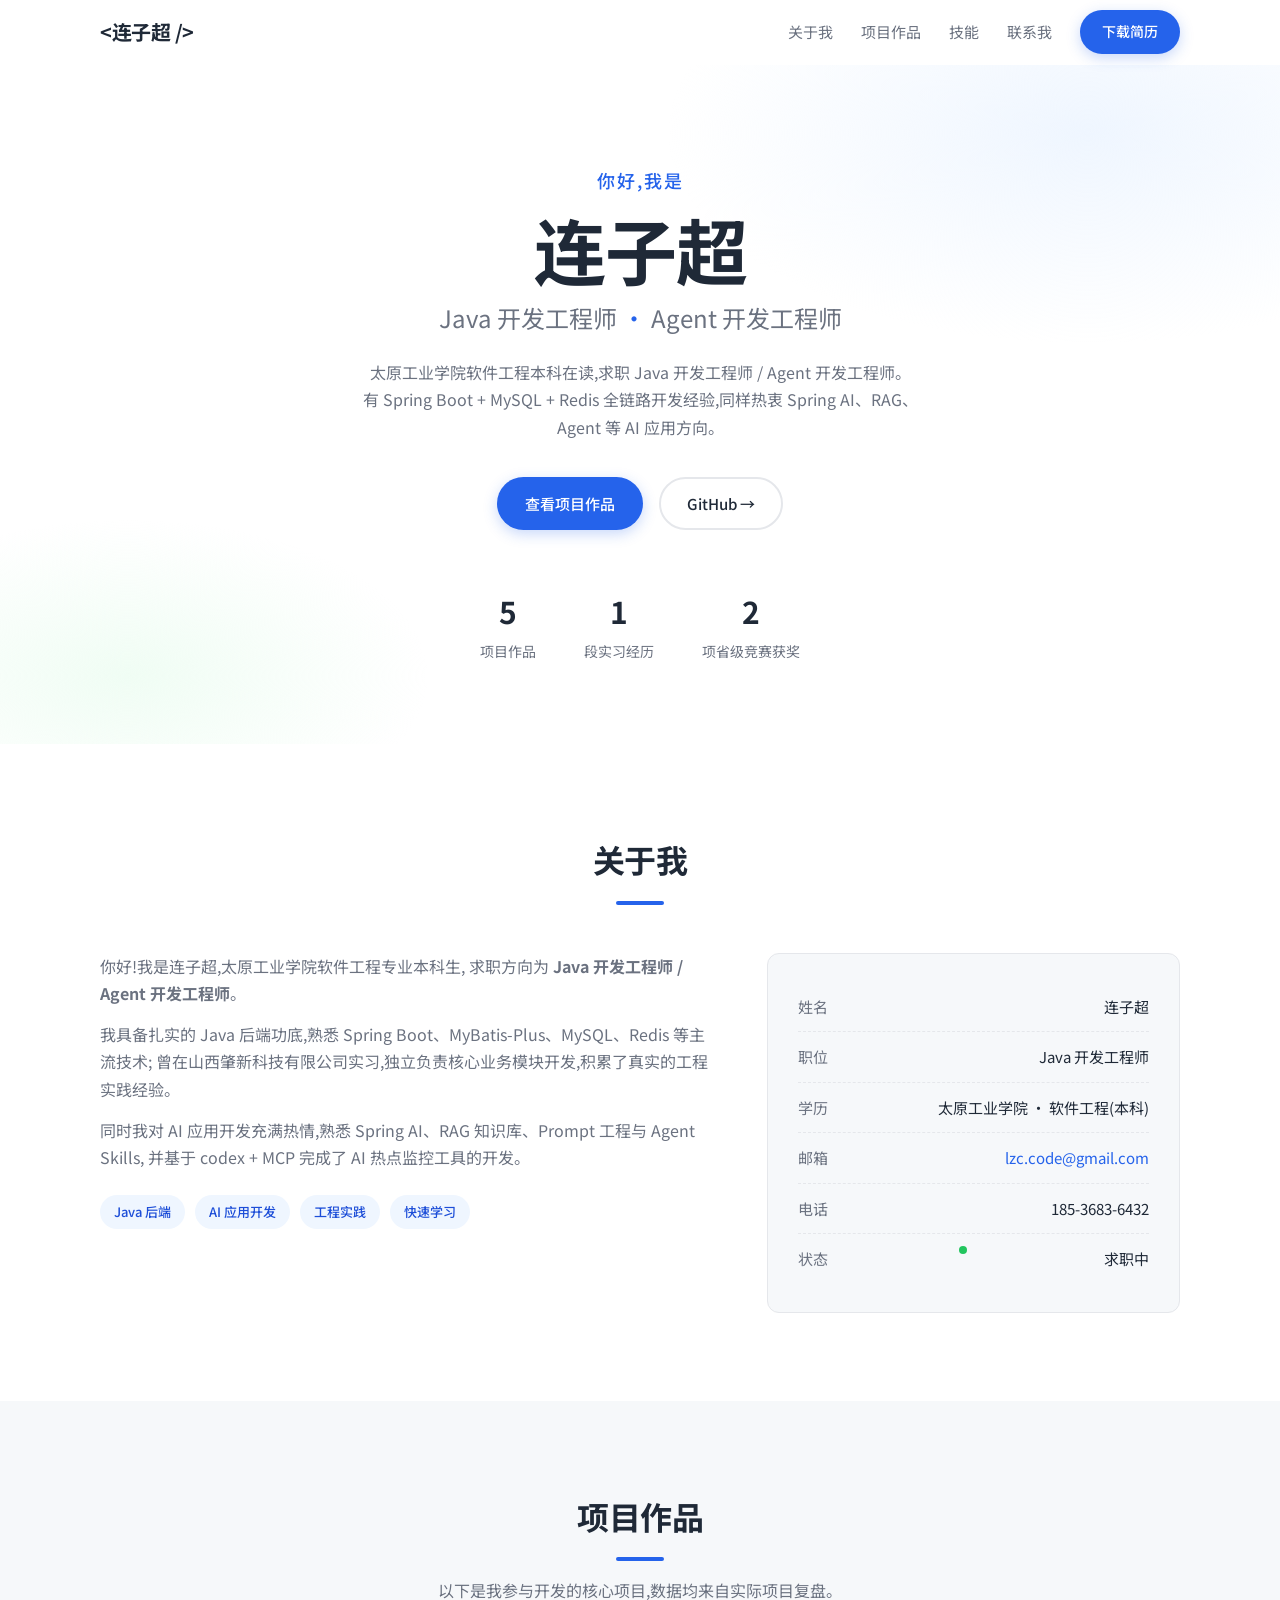
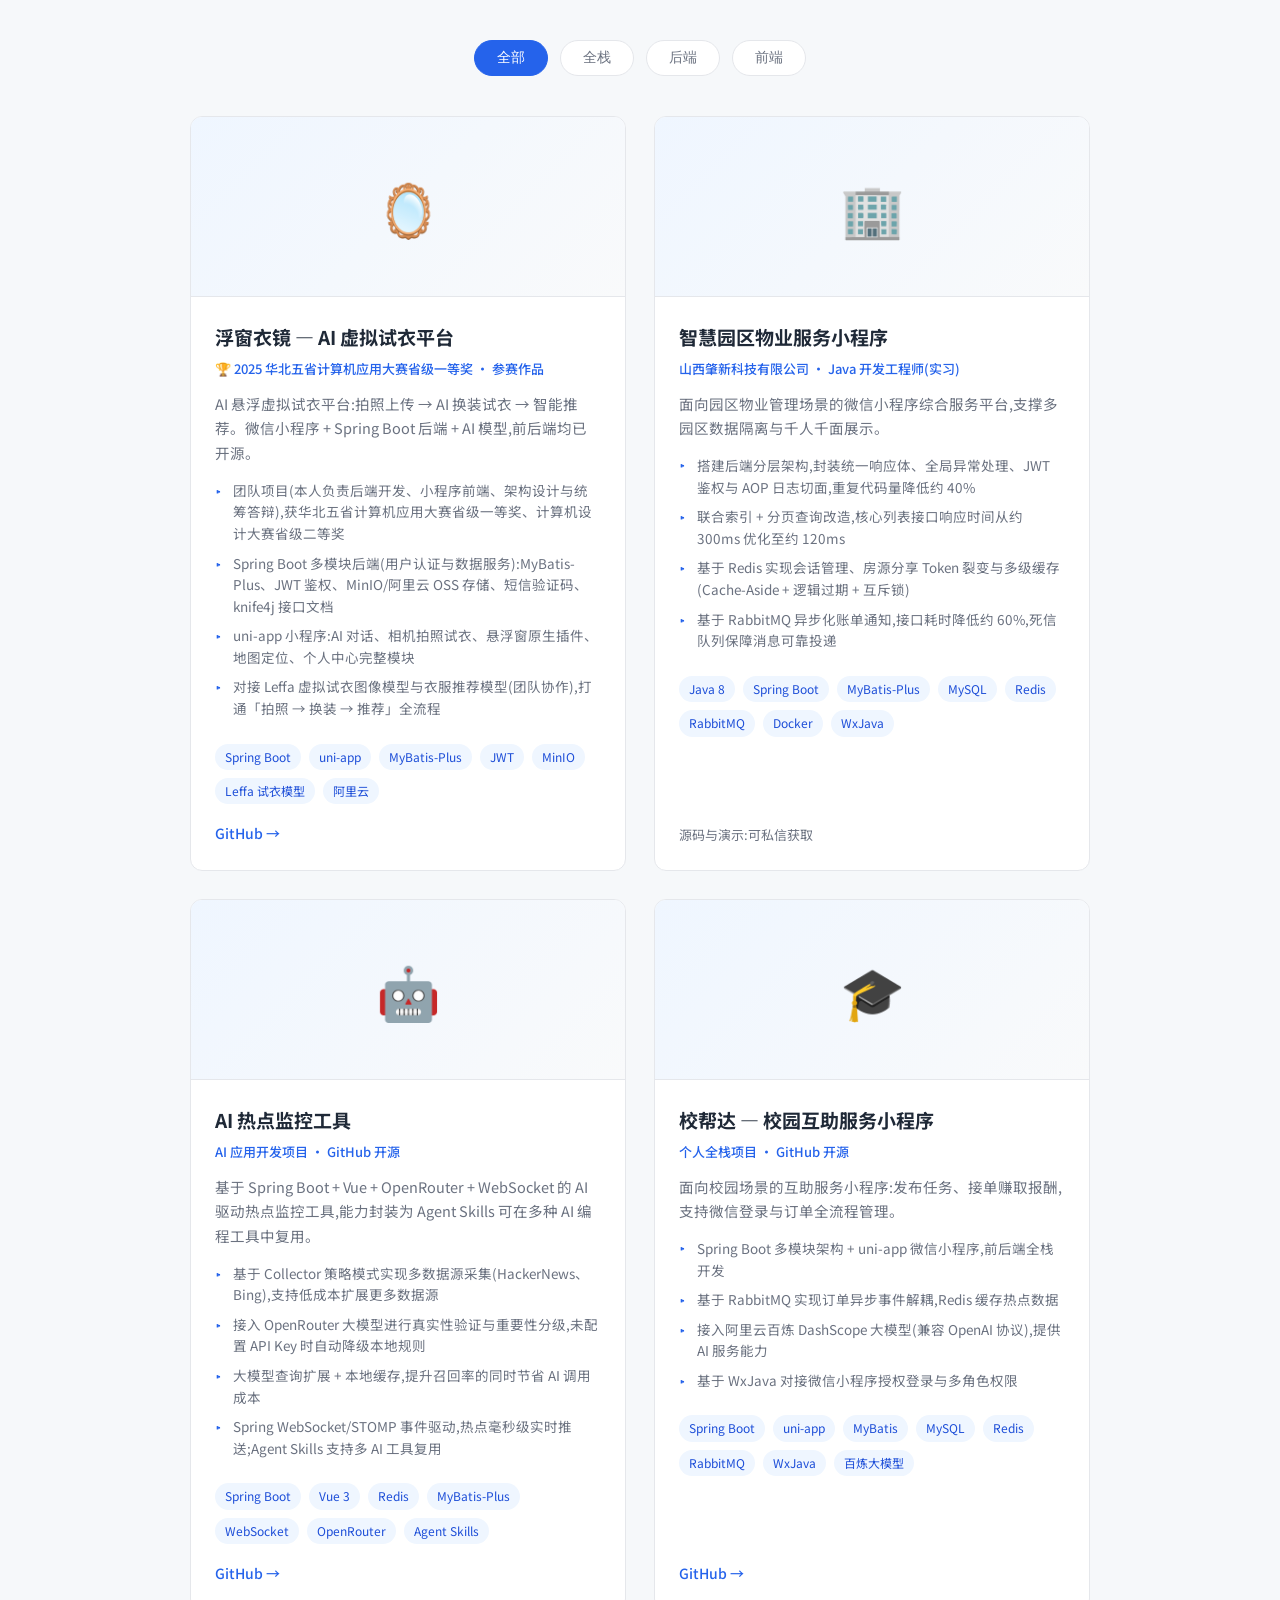
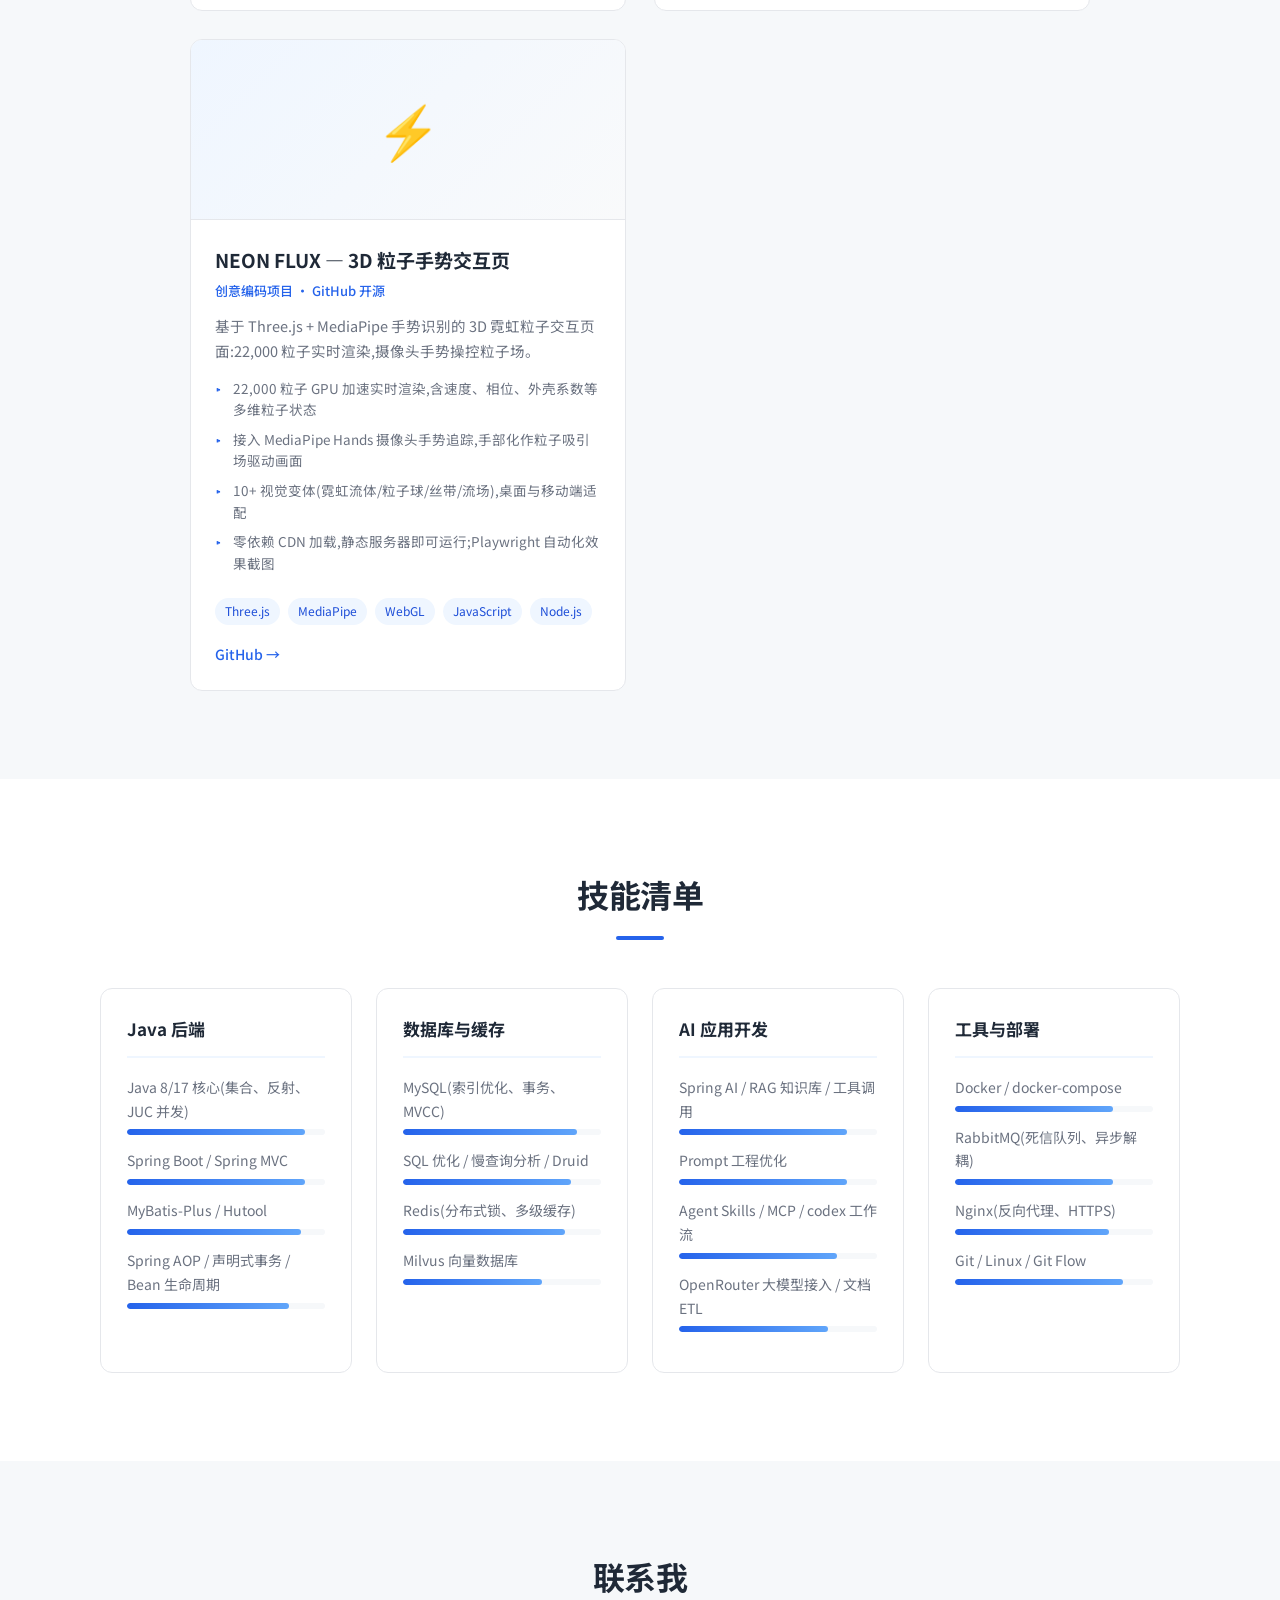
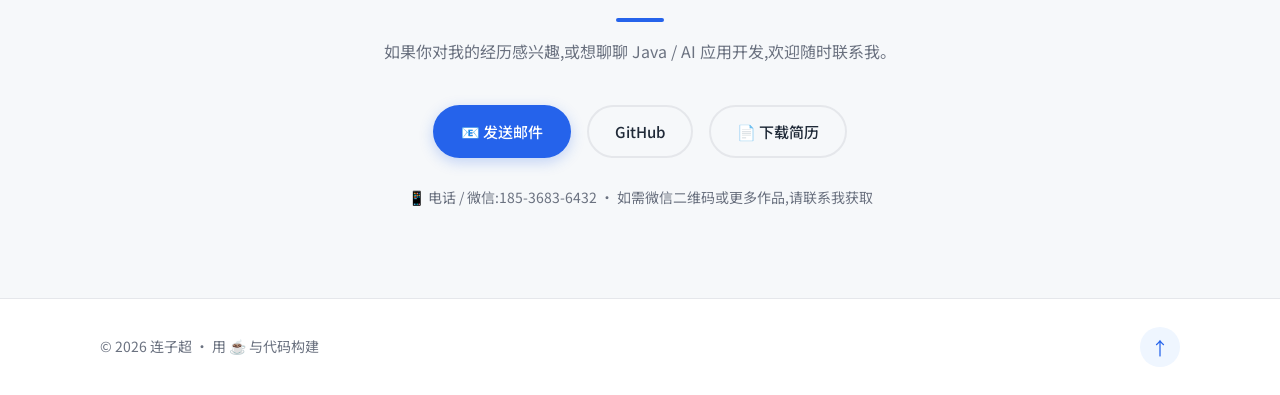
==== index.html @ a414262c "deploy: 作品集网站初始版本(连子超求职作品集)" ====
<!DOCTYPE html>
<html lang="zh-CN">
<head>
  <meta charset="UTF-8" />
  <meta name="viewport" content="width=device-width, initial-scale=1.0" />
  <title>连子超 · Java 开发工程师</title>
  <meta name="description" content="连子超的个人作品集 — Java 开发工程师 / Agent 开发工程师,专注后端工程与 AI 应用开发。" />
  <link rel="stylesheet" href="css/style.css" />
  <!-- 可选:引入 Google Fonts 字体(离线部署时删除下面这行) -->
  <link rel="preconnect" href="https://fonts.googleapis.com" />
  <link href="https://fonts.googleapis.com/css2?family=Noto+Sans+SC:wght@400;500;700&display=swap" rel="stylesheet" />
  <link rel="icon" href="data:image/svg+xml,<svg xmlns='http://www.w3.org/2000/svg' viewBox='0 0 100 100'><text y='.9em' font-size='90'>☕</text></svg>" />
</head>
<body>

  <!-- ======================= 顶部导航 ======================= -->
  <header class="site-header" id="top">
    <nav class="nav container">
      <a href="#top" class="nav-logo">&lt;连子超 /&gt;</a>
      <button class="nav-toggle" id="navToggle" aria-label="打开菜单" aria-expanded="false">
        <span></span><span></span><span></span>
      </button>
      <ul class="nav-links" id="navLinks">
        <li><a href="#about" class="nav-link">关于我</a></li>
        <li><a href="#projects" class="nav-link">项目作品</a></li>
        <li><a href="#skills" class="nav-link">技能</a></li>
        <li><a href="#contact" class="nav-link">联系我</a></li>
        <li><a href="resume.pdf" download class="btn btn-primary nav-cta">下载简历</a></li>
      </ul>
    </nav>
  </header>

  <main>
    <!-- ======================= Hero 首屏 ======================= -->
    <section class="hero">
      <div class="container hero-inner">
        <p class="hero-greet reveal">你好,我是</p>
        <h1 class="hero-name reveal">连子超</h1>
        <p class="hero-title reveal">Java 开发工程师 <span class="accent">·</span> Agent 开发工程师</p>
        <p class="hero-desc reveal">
          太原工业学院软件工程本科在读,求职 Java 开发工程师 / Agent 开发工程师。
          有 Spring Boot + MySQL + Redis 全链路开发经验,同样热衷 Spring AI、RAG、Agent 等 AI 应用方向。
        </p>
        <div class="hero-actions reveal">
          <a href="#projects" class="btn btn-primary">查看项目作品</a>
          <a href="https://github.com/LZCL123" target="_blank" rel="noopener" class="btn btn-ghost">GitHub →</a>
        </div>
        <ul class="hero-stats reveal">
          <li><strong>5</strong><span>项目作品</span></li>
          <li><strong>1</strong><span>段实习经历</span></li>
          <li><strong>2</strong><span>项省级竞赛获奖</span></li>
        </ul>
      </div>
    </section>

    <!-- ======================= 关于我 ======================= -->
    <section class="section" id="about">
      <div class="container">
        <h2 class="section-title reveal">关于我</h2>
        <div class="about-grid">
          <div class="about-text reveal">
            <p>
              你好!我是连子超,太原工业学院软件工程专业本科生,
              求职方向为 <strong>Java 开发工程师 / Agent 开发工程师</strong>。
            </p>
            <p>
              我具备扎实的 Java 后端功底,熟悉 Spring Boot、MyBatis-Plus、MySQL、Redis 等主流技术;
              曾在山西肇新科技有限公司实习,独立负责核心业务模块开发,积累了真实的工程实践经验。
            </p>
            <p>
              同时我对 AI 应用开发充满热情,熟悉 Spring AI、RAG 知识库、Prompt 工程与 Agent Skills,
              并基于 codex + MCP 完成了 AI 热点监控工具的开发。
            </p>
            <div class="about-tags">
              <span class="tag">Java 后端</span>
              <span class="tag">AI 应用开发</span>
              <span class="tag">工程实践</span>
              <span class="tag">快速学习</span>
            </div>
          </div>
          <ul class="about-info reveal">
            <li><span class="info-label">姓名</span>连子超</li>
            <li><span class="info-label">职位</span>Java 开发工程师</li>
            <li><span class="info-label">学历</span>太原工业学院 · 软件工程(本科)</li>
            <li><span class="info-label">邮箱</span><a href="mailto:lzc.code@gmail.com">lzc.code@gmail.com</a></li>
            <li><span class="info-label">电话</span>185-3683-6432</li>
            <li><span class="info-label">状态</span><span class="status-dot"></span> 求职中</li>
          </ul>
        </div>
      </div>
    </section>

    <!-- ======================= 项目作品 ======================= -->
    <section class="section section-alt" id="projects">
      <div class="container">
        <h2 class="section-title reveal">项目作品</h2>
        <p class="section-sub reveal">以下是我参与开发的核心项目,数据均来自实际项目复盘。</p>

        <!-- 项目筛选按钮(由 js/main.js 根据项目数据自动生成) -->
        <div class="filter-bar reveal" id="filterBar"></div>

        <!-- 项目卡片容器(由 js/main.js 渲染) -->
        <div class="projects-grid" id="projectsGrid"></div>
      </div>
    </section>

    <!-- ======================= 技能 ======================= -->
    <section class="section" id="skills">
      <div class="container">
        <h2 class="section-title reveal">技能清单</h2>
        <div class="skills-grid">

          <div class="skill-card reveal">
            <h3 class="skill-cat">Java 后端</h3>
            <ul class="skill-list">
              <li><span class="skill-name">Java 8/17 核心(集合、反射、JUC 并发)</span><span class="skill-bar"><i style="width:90%"></i></span></li>
              <li><span class="skill-name">Spring Boot / Spring MVC</span><span class="skill-bar"><i style="width:90%"></i></span></li>
              <li><span class="skill-name">MyBatis-Plus / Hutool</span><span class="skill-bar"><i style="width:88%"></i></span></li>
              <li><span class="skill-name">Spring AOP / 声明式事务 / Bean 生命周期</span><span class="skill-bar"><i style="width:82%"></i></span></li>
            </ul>
          </div>

          <div class="skill-card reveal">
            <h3 class="skill-cat">数据库与缓存</h3>
            <ul class="skill-list">
              <li><span class="skill-name">MySQL(索引优化、事务、MVCC)</span><span class="skill-bar"><i style="width:88%"></i></span></li>
              <li><span class="skill-name">SQL 优化 / 慢查询分析 / Druid</span><span class="skill-bar"><i style="width:85%"></i></span></li>
              <li><span class="skill-name">Redis(分布式锁、多级缓存)</span><span class="skill-bar"><i style="width:82%"></i></span></li>
              <li><span class="skill-name">Milvus 向量数据库</span><span class="skill-bar"><i style="width:70%"></i></span></li>
            </ul>
          </div>

          <div class="skill-card reveal">
            <h3 class="skill-cat">AI 应用开发</h3>
            <ul class="skill-list">
              <li><span class="skill-name">Spring AI / RAG 知识库 / 工具调用</span><span class="skill-bar"><i style="width:85%"></i></span></li>
              <li><span class="skill-name">Prompt 工程优化</span><span class="skill-bar"><i style="width:85%"></i></span></li>
              <li><span class="skill-name">Agent Skills / MCP / codex 工作流</span><span class="skill-bar"><i style="width:80%"></i></span></li>
              <li><span class="skill-name">OpenRouter 大模型接入 / 文档 ETL</span><span class="skill-bar"><i style="width:75%"></i></span></li>
            </ul>
          </div>

          <div class="skill-card reveal">
            <h3 class="skill-cat">工具与部署</h3>
            <ul class="skill-list">
              <li><span class="skill-name">Docker / docker-compose</span><span class="skill-bar"><i style="width:80%"></i></span></li>
              <li><span class="skill-name">RabbitMQ(死信队列、异步解耦)</span><span class="skill-bar"><i style="width:80%"></i></span></li>
              <li><span class="skill-name">Nginx(反向代理、HTTPS)</span><span class="skill-bar"><i style="width:78%"></i></span></li>
              <li><span class="skill-name">Git / Linux / Git Flow</span><span class="skill-bar"><i style="width:85%"></i></span></li>
            </ul>
          </div>

        </div>
      </div>
    </section>

    <!-- ======================= 联系我 ======================= -->
    <section class="section section-alt" id="contact">
      <div class="container contact-inner">
        <h2 class="section-title reveal">联系我</h2>
        <p class="section-sub reveal">如果你对我的经历感兴趣,或想聊聊 Java / AI 应用开发,欢迎随时联系我。</p>
        <div class="contact-actions reveal">
          <a href="mailto:lzc.code@gmail.com" class="btn btn-primary">📧 发送邮件</a>
          <a href="https://github.com/LZCL123" target="_blank" rel="noopener" class="btn btn-ghost">GitHub</a>
          <a href="resume.pdf" download class="btn btn-ghost">📄 下载简历</a>
        </div>
        <p class="contact-note reveal">📱 电话 / 微信:185-3683-6432 · 如需微信二维码或更多作品,请联系我获取</p>
      </div>
    </section>
  </main>

  <!-- ======================= 页脚 ======================= -->
  <footer class="site-footer">
    <div class="container">
      <p>© <span id="year"></span> 连子超 · 用 ☕ 与代码构建</p>
      <a href="#top" class="back-top" aria-label="回到顶部">↑</a>
    </div>
  </footer>

  <!-- 项目数据:编辑 js/projects.js 即可增删项目 -->
  <script src="js/projects.js"></script>
  <script src="js/main.js"></script>
</body>
</html>
---- css/style.css ----
/* ============================================================
   简约现代 · 浅色作品集样式
   修改主题色:搜索并替换 accent 变量即可全局换色
   ============================================================ */

:root {
  --accent: #2563eb;            /* 主题色(品牌蓝) */
  --accent-dark: #1d4ed8;
  --accent-soft: #eff6ff;       /* 主题色浅背景 */
  --bg: #ffffff;
  --bg-alt: #f6f8fa;
  --text: #1f2937;
  --text-muted: #6b7280;
  --border: #e5e7eb;
  --shadow: 0 4px 16px rgba(15, 23, 42, 0.06);
  --shadow-hover: 0 10px 30px rgba(15, 23, 42, 0.12);
  --radius: 12px;
  --radius-sm: 8px;
  --font: "Noto Sans SC", "PingFang SC", "Microsoft YaHei", -apple-system, "Segoe UI", sans-serif;
}

* { margin: 0; padding: 0; box-sizing: border-box; }

html { scroll-behavior: smooth; scroll-padding-top: 72px; }

body {
  font-family: var(--font);
  color: var(--text);
  background: var(--bg);
  line-height: 1.7;
  -webkit-font-smoothing: antialiased;
}

img { max-width: 100%; display: block; }
a { color: var(--accent); text-decoration: none; transition: color 0.2s; }
a:hover { color: var(--accent-dark); }
ul { list-style: none; }

.container {
  width: min(1080px, 92%);
  margin: 0 auto;
}

.accent { color: var(--accent); }

/* ---------- 按钮 ---------- */
.btn {
  display: inline-block;
  padding: 12px 26px;
  border-radius: 999px;
  font-size: 15px;
  font-weight: 500;
  border: 2px solid transparent;
  cursor: pointer;
  transition: all 0.25s ease;
}
.btn-primary {
  background: var(--accent);
  color: #fff;
  box-shadow: 0 4px 14px rgba(37, 99, 235, 0.25);
}
.btn-primary:hover { background: var(--accent-dark); color: #fff; transform: translateY(-2px); }
.btn-ghost {
  background: transparent;
  color: var(--text);
  border-color: var(--border);
}
.btn-ghost:hover { border-color: var(--accent); color: var(--accent); transform: translateY(-2px); }

/* ---------- 顶部导航 ---------- */
.site-header {
  position: sticky;
  top: 0;
  z-index: 100;
  background: rgba(255, 255, 255, 0.85);
  backdrop-filter: blur(12px);
  border-bottom: 1px solid transparent;
  transition: border-color 0.3s, box-shadow 0.3s;
}
.site-header.scrolled {
  border-bottom-color: var(--border);
  box-shadow: 0 2px 12px rgba(15, 23, 42, 0.05);
}
.nav {
  display: flex;
  align-items: center;
  justify-content: space-between;
  height: 64px;
}
.nav-logo {
  font-weight: 700;
  font-size: 20px;
  color: var(--text);
  letter-spacing: -0.5px;
}
.nav-logo:hover { color: var(--accent); }
.nav-links {
  display: flex;
  align-items: center;
  gap: 28px;
}
.nav-link {
  color: var(--text-muted);
  font-size: 15px;
  position: relative;
}
.nav-link::after {
  content: "";
  position: absolute;
  left: 0;
  bottom: -4px;
  width: 0;
  height: 2px;
  background: var(--accent);
  border-radius: 2px;
  transition: width 0.25s;
}
.nav-link:hover { color: var(--accent); }
.nav-link:hover::after { width: 100%; }
.nav-cta { padding: 8px 20px; font-size: 14px; }

/* 汉堡按钮(移动端) */
.nav-toggle {
  display: none;
  flex-direction: column;
  gap: 5px;
  background: none;
  border: none;
  cursor: pointer;
  padding: 6px;
}
.nav-toggle span {
  width: 24px;
  height: 2px;
  background: var(--text);
  border-radius: 2px;
  transition: 0.3s;
}
.nav-toggle.open span:nth-child(1) { transform: translateY(7px) rotate(45deg); }
.nav-toggle.open span:nth-child(2) { opacity: 0; }
.nav-toggle.open span:nth-child(3) { transform: translateY(-7px) rotate(-45deg); }

/* ---------- Hero ---------- */
.hero {
  padding: 100px 0 80px;
  background:
    radial-gradient(600px 300px at 85% 10%, var(--accent-soft), transparent 70%),
    radial-gradient(500px 260px at 10% 90%, #f0fdf4, transparent 60%),
    var(--bg);
}
.hero-inner { text-align: center; }
.hero-greet {
  color: var(--accent);
  font-size: 18px;
  font-weight: 500;
  letter-spacing: 2px;
}
.hero-name {
  font-size: clamp(44px, 8vw, 72px);
  font-weight: 700;
  line-height: 1.15;
  margin: 12px 0 8px;
  letter-spacing: -1px;
}
.hero-title {
  font-size: clamp(18px, 3vw, 24px);
  color: var(--text-muted);
}
.hero-desc {
  max-width: 560px;
  margin: 20px auto 0;
  color: var(--text-muted);
  font-size: 16px;
}
.hero-actions {
  display: flex;
  justify-content: center;
  gap: 16px;
  margin-top: 36px;
  flex-wrap: wrap;
}
.hero-stats {
  display: flex;
  justify-content: center;
  gap: 48px;
  margin-top: 56px;
  flex-wrap: wrap;
}
.hero-stats li { text-align: center; }
.hero-stats strong {
  display: block;
  font-size: 30px;
  color: var(--text);
}
.hero-stats span { color: var(--text-muted); font-size: 14px; }

/* ---------- 通用区块 ---------- */
.section { padding: 88px 0; }
.section-alt { background: var(--bg-alt); }
.section-title {
  font-size: 32px;
  font-weight: 700;
  text-align: center;
  letter-spacing: -0.5px;
}
.section-title::after {
  content: "";
  display: block;
  width: 48px;
  height: 4px;
  border-radius: 4px;
  background: var(--accent);
  margin: 14px auto 0;
}
.section-sub {
  text-align: center;
  color: var(--text-muted);
  margin-top: 16px;
  max-width: 560px;
  margin-left: auto;
  margin-right: auto;
}

/* ---------- 关于我 ---------- */
.about-grid {
  display: grid;
  grid-template-columns: 1.2fr 0.8fr;
  gap: 48px;
  margin-top: 48px;
  align-items: start;
}
.about-text p + p { margin-top: 14px; }
.about-text p { color: var(--text-muted); }
.about-tags { display: flex; flex-wrap: wrap; gap: 10px; margin-top: 24px; }
.tag {
  background: var(--accent-soft);
  color: var(--accent-dark);
  padding: 6px 14px;
  border-radius: 999px;
  font-size: 13px;
  font-weight: 500;
}
.about-info {
  background: var(--bg-alt);
  border: 1px solid var(--border);
  border-radius: var(--radius);
  padding: 28px 30px;
}
.about-info li {
  display: flex;
  justify-content: space-between;
  gap: 16px;
  padding: 12px 0;
  border-bottom: 1px dashed var(--border);
  font-size: 15px;
}
.about-info li:last-child { border-bottom: none; }
.info-label { color: var(--text-muted); flex-shrink: 0; }
.status-dot {
  display: inline-block;
  width: 8px;
  height: 8px;
  border-radius: 50%;
  background: #22c55e;
  margin-right: 6px;
  animation: pulse 2s infinite;
}
@keyframes pulse {
  0%, 100% { box-shadow: 0 0 0 0 rgba(34, 197, 94, 0.4); }
  50% { box-shadow: 0 0 0 6px rgba(34, 197, 94, 0); }
}

/* ---------- 项目筛选 ---------- */
.filter-bar {
  display: flex;
  justify-content: center;
  gap: 12px;
  margin: 36px 0 40px;
  flex-wrap: wrap;
}
.filter-btn {
  padding: 8px 22px;
  border-radius: 999px;
  border: 1px solid var(--border);
  background: var(--bg);
  color: var(--text-muted);
  font-size: 14px;
  cursor: pointer;
  transition: all 0.2s;
}
.filter-btn:hover { border-color: var(--accent); color: var(--accent); }
.filter-btn.active {
  background: var(--accent);
  border-color: var(--accent);
  color: #fff;
}

/* ---------- 项目卡片 ---------- */
.projects-grid {
  display: grid;
  grid-template-columns: repeat(auto-fill, minmax(360px, 1fr));
  gap: 28px;
  max-width: 900px;
  margin: 0 auto;
}
.project-card {
  background: var(--bg);
  border: 1px solid var(--border);
  border-radius: var(--radius);
  overflow: hidden;
  display: flex;
  flex-direction: column;
  transition: transform 0.25s, box-shadow 0.25s;
  animation: fadeUp 0.5s ease both;
}
.project-card:hover {
  transform: translateY(-6px);
  box-shadow: var(--shadow-hover);
}
.project-thumb {
  height: 180px;
  display: flex;
  align-items: center;
  justify-content: center;
  font-size: 52px;
  background: linear-gradient(135deg, var(--accent-soft), #f9fafb);
  border-bottom: 1px solid var(--border);
}
.project-body { padding: 24px; display: flex; flex-direction: column; flex: 1; }
.project-title { font-size: 19px; font-weight: 700; }
.project-subtitle {
  font-size: 13px;
  color: var(--accent);
  font-weight: 500;
  margin-top: 4px;
}
.project-desc {
  color: var(--text-muted);
  font-size: 14.5px;
  margin: 12px 0 14px;
  flex: 0 0 auto;
}
.project-highlights {
  margin: 0 0 16px;
}
.project-highlights li {
  font-size: 13.5px;
  color: var(--text-muted);
  padding-left: 18px;
  position: relative;
  margin-bottom: 8px;
  line-height: 1.6;
}
.project-highlights li::before {
  content: "▸";
  position: absolute;
  left: 0;
  color: var(--accent);
}
.project-tags { display: flex; flex-wrap: wrap; gap: 8px; margin-bottom: 18px; }
.project-tag {
  font-size: 12px;
  color: var(--accent-dark);
  background: var(--accent-soft);
  padding: 3px 10px;
  border-radius: 999px;
}
.project-links { display: flex; gap: 18px; margin-top: auto; }
.project-links a { font-size: 14px; font-weight: 500; }
.project-links a:hover { text-decoration: underline; }
.project-links-empty { font-size: 13px; color: var(--text-muted); }

@keyframes fadeUp {
  from { opacity: 0; transform: translateY(16px); }
  to { opacity: 1; transform: translateY(0); }
}

/* ---------- 技能 ---------- */
.skills-grid {
  display: grid;
  grid-template-columns: repeat(auto-fill, minmax(240px, 1fr));
  gap: 24px;
  margin-top: 48px;
}
.skill-card {
  background: var(--bg);
  border: 1px solid var(--border);
  border-radius: var(--radius);
  padding: 26px;
  transition: transform 0.25s, box-shadow 0.25s;
}
.skill-card:hover { transform: translateY(-4px); box-shadow: var(--shadow-hover); }
.skill-cat {
  font-size: 17px;
  margin-bottom: 18px;
  padding-bottom: 12px;
  border-bottom: 2px solid var(--accent-soft);
  color: var(--text);
}
.skill-list li { margin-bottom: 14px; }
.skill-name {
  display: block;
  font-size: 14px;
  color: var(--text-muted);
  margin-bottom: 6px;
}
.skill-bar {
  display: block;
  height: 6px;
  background: var(--bg-alt);
  border-radius: 6px;
  overflow: hidden;
}
.skill-bar i {
  display: block;
  height: 100%;
  background: linear-gradient(90deg, var(--accent), #60a5fa);
  border-radius: 6px;
  transition: width 1s ease;
}

/* ---------- 联系 ---------- */
.contact-inner { text-align: center; }
.contact-actions {
  display: flex;
  justify-content: center;
  gap: 16px;
  margin-top: 40px;
  flex-wrap: wrap;
}
.contact-note {
  margin-top: 28px;
  color: var(--text-muted);
  font-size: 14px;
}

/* ---------- 页脚 ---------- */
.site-footer {
  border-top: 1px solid var(--border);
  padding: 28px 0;
}
.site-footer .container {
  display: flex;
  justify-content: space-between;
  align-items: center;
}
.site-footer p { color: var(--text-muted); font-size: 14px; }
.back-top {
  width: 40px;
  height: 40px;
  display: flex;
  align-items: center;
  justify-content: center;
  border-radius: 50%;
  background: var(--accent-soft);
  color: var(--accent);
  font-size: 18px;
  transition: all 0.2s;
}
.back-top:hover { background: var(--accent); color: #fff; }

/* ---------- 滚动进入动画 ---------- */
.reveal { opacity: 0; transform: translateY(24px); transition: opacity 0.7s ease, transform 0.7s ease; }
.reveal.visible { opacity: 1; transform: translateY(0); }

/* ---------- 响应式 ---------- */
@media (max-width: 860px) {
  .about-grid { grid-template-columns: 1fr; }
  .section { padding: 64px 0; }
  .hero { padding: 72px 0 56px; }
  .hero-stats { gap: 28px; }

  /* 移动端导航 */
  .nav-toggle { display: flex; }
  .nav-links {
    position: absolute;
    top: 64px;
    left: 0;
    right: 0;
    flex-direction: column;
    gap: 0;
    background: var(--bg);
    border-bottom: 1px solid var(--border);
    box-shadow: var(--shadow);
    padding: 12px 0 20px;
    transform: translateY(-120%);
    transition: transform 0.3s ease;
  }
  .nav-links.open { transform: translateY(0); }
  .nav-links li { width: 100%; text-align: center; }
  .nav-link { display: block; padding: 14px 0; }
  .nav-cta { margin-top: 10px; display: inline-block; }
}

@media (max-width: 480px) {
  .hero-stats { gap: 20px; }
  .hero-stats strong { font-size: 24px; }
  .btn { width: 100%; text-align: center; }
  .hero-actions { flex-direction: column; }
  .contact-actions { flex-direction: column; }
}
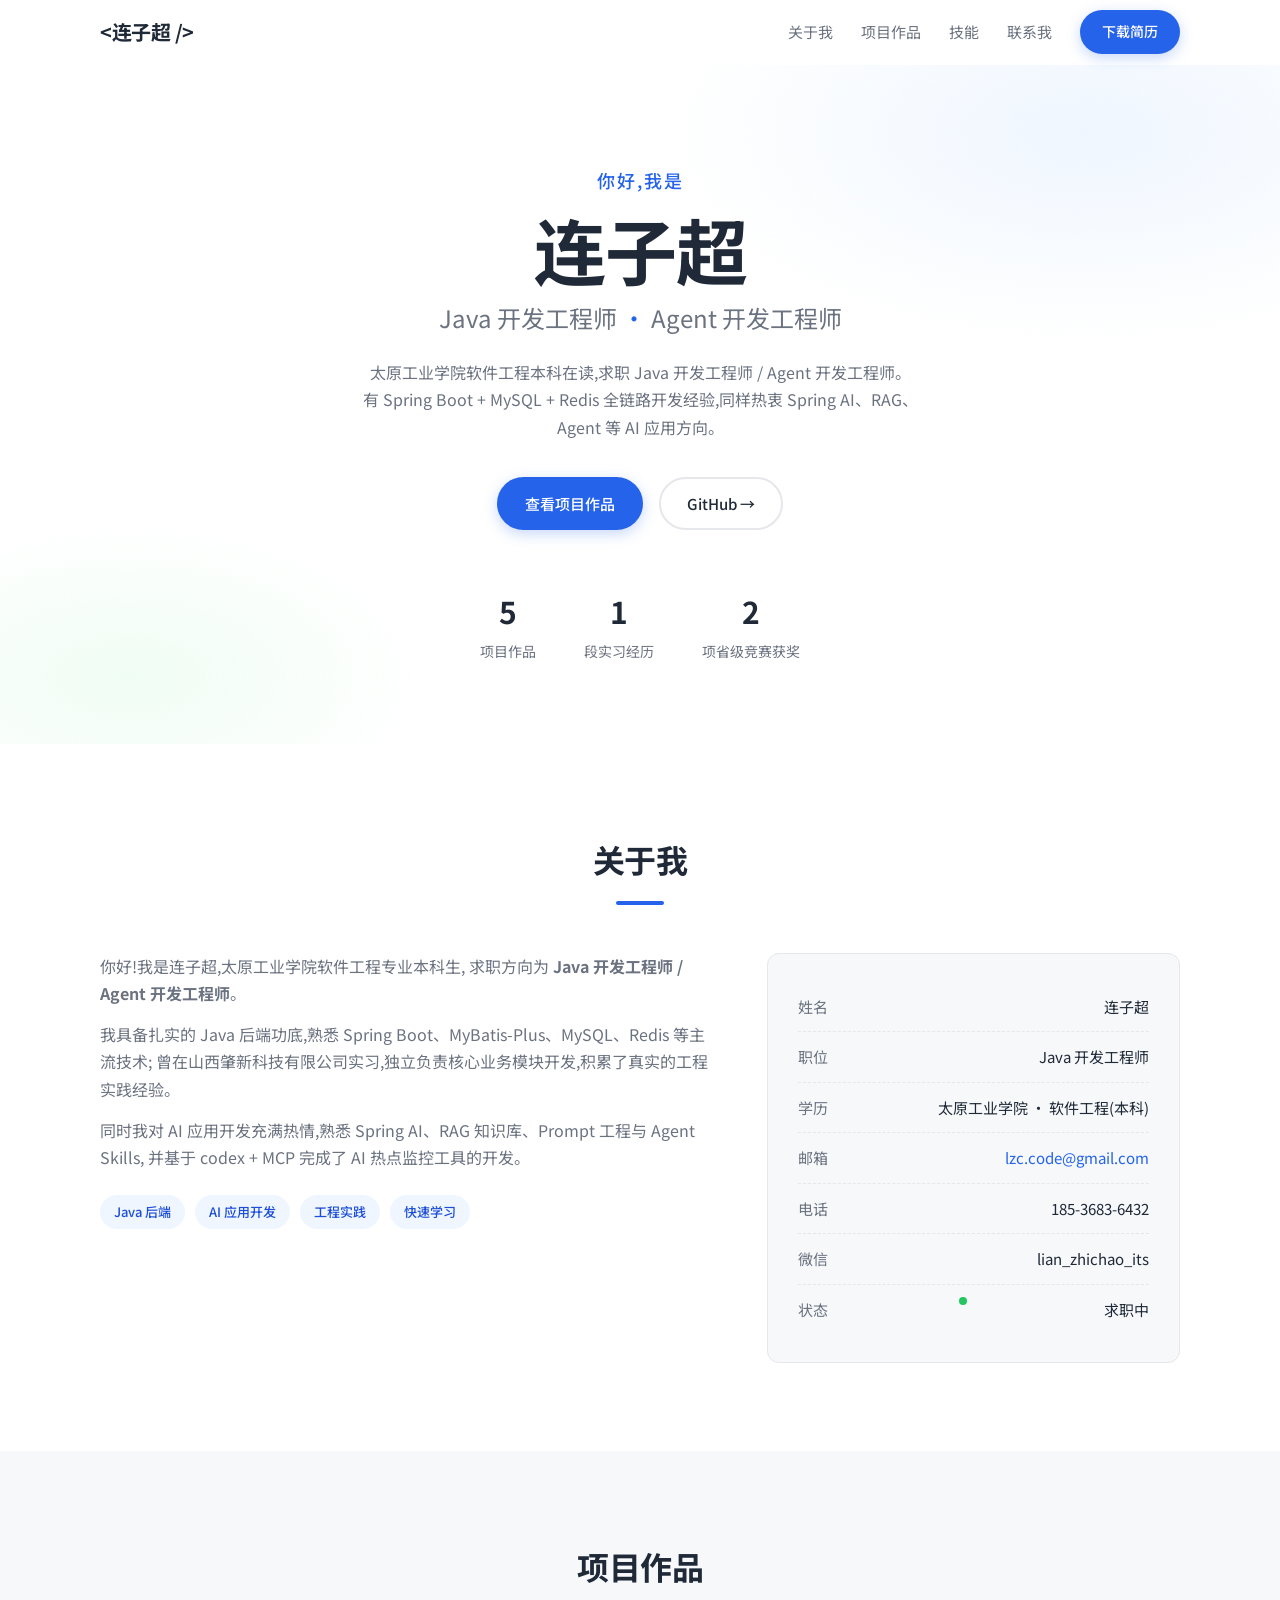
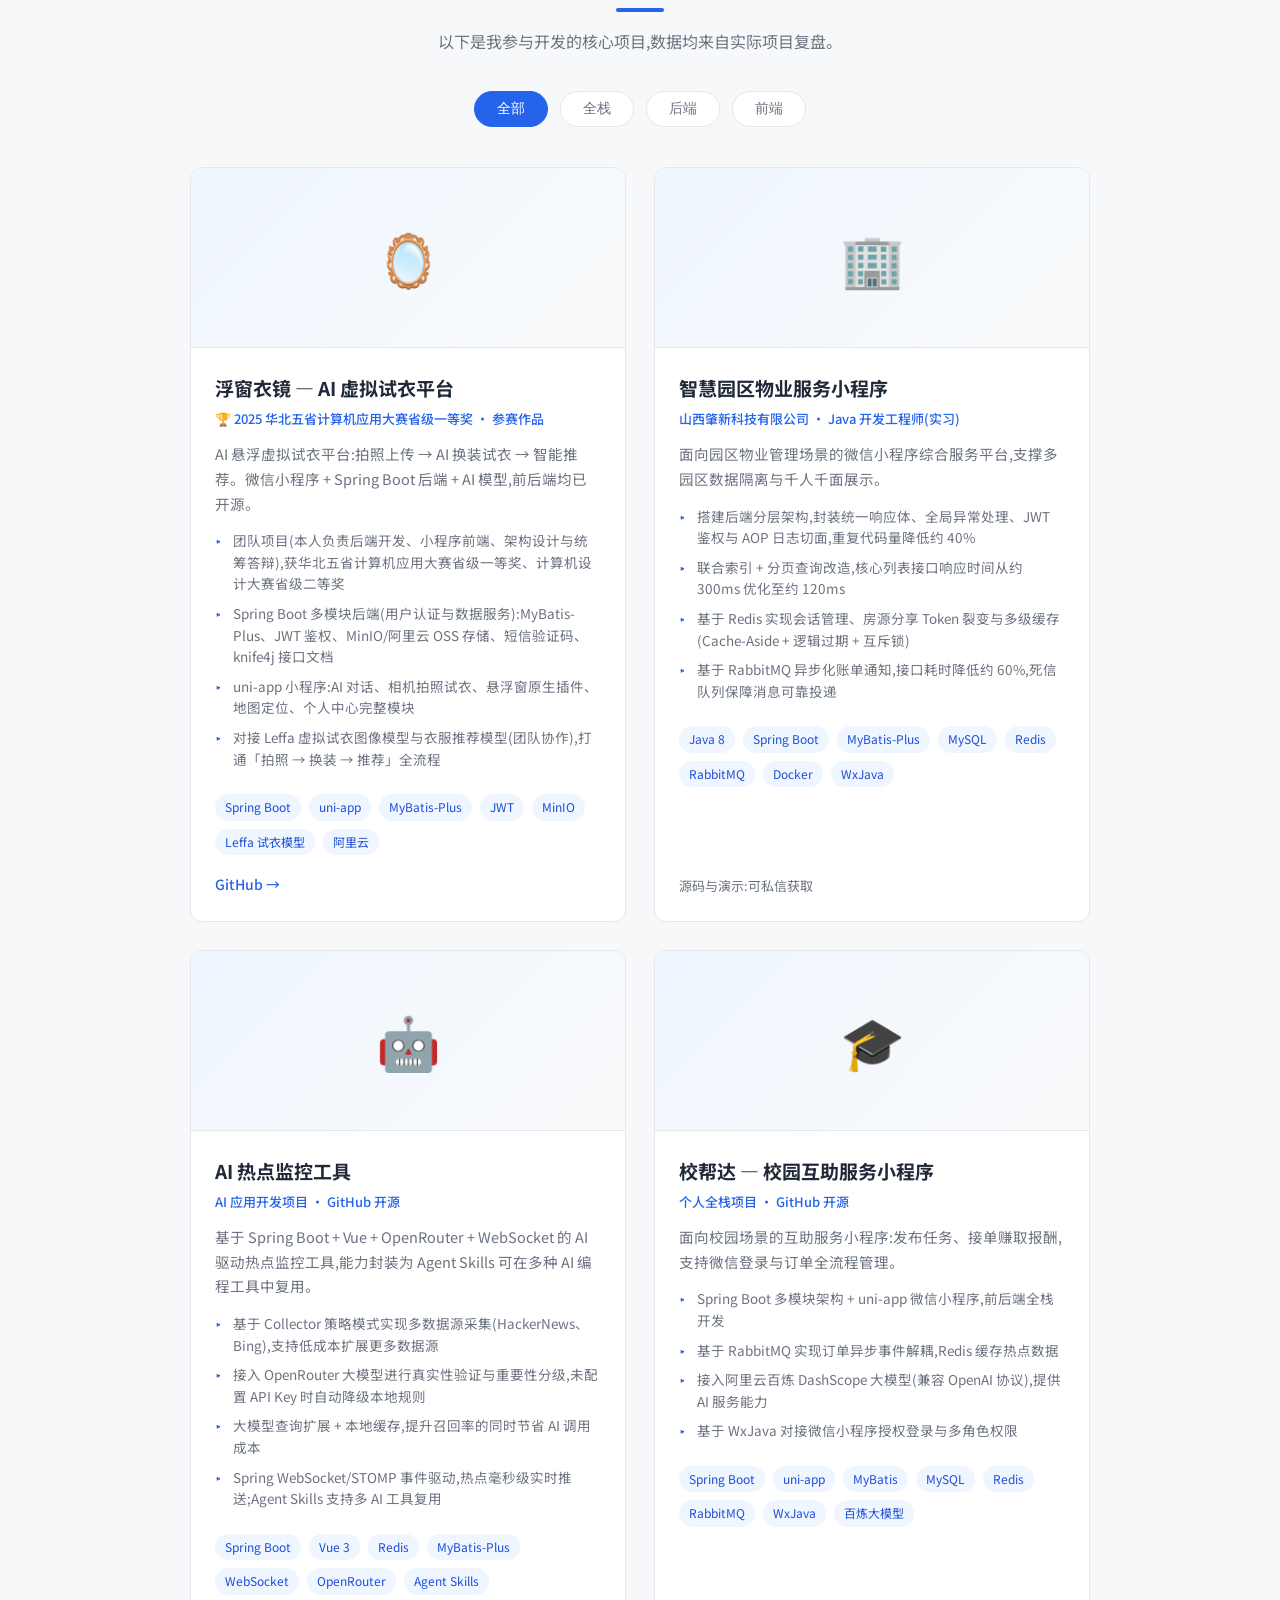
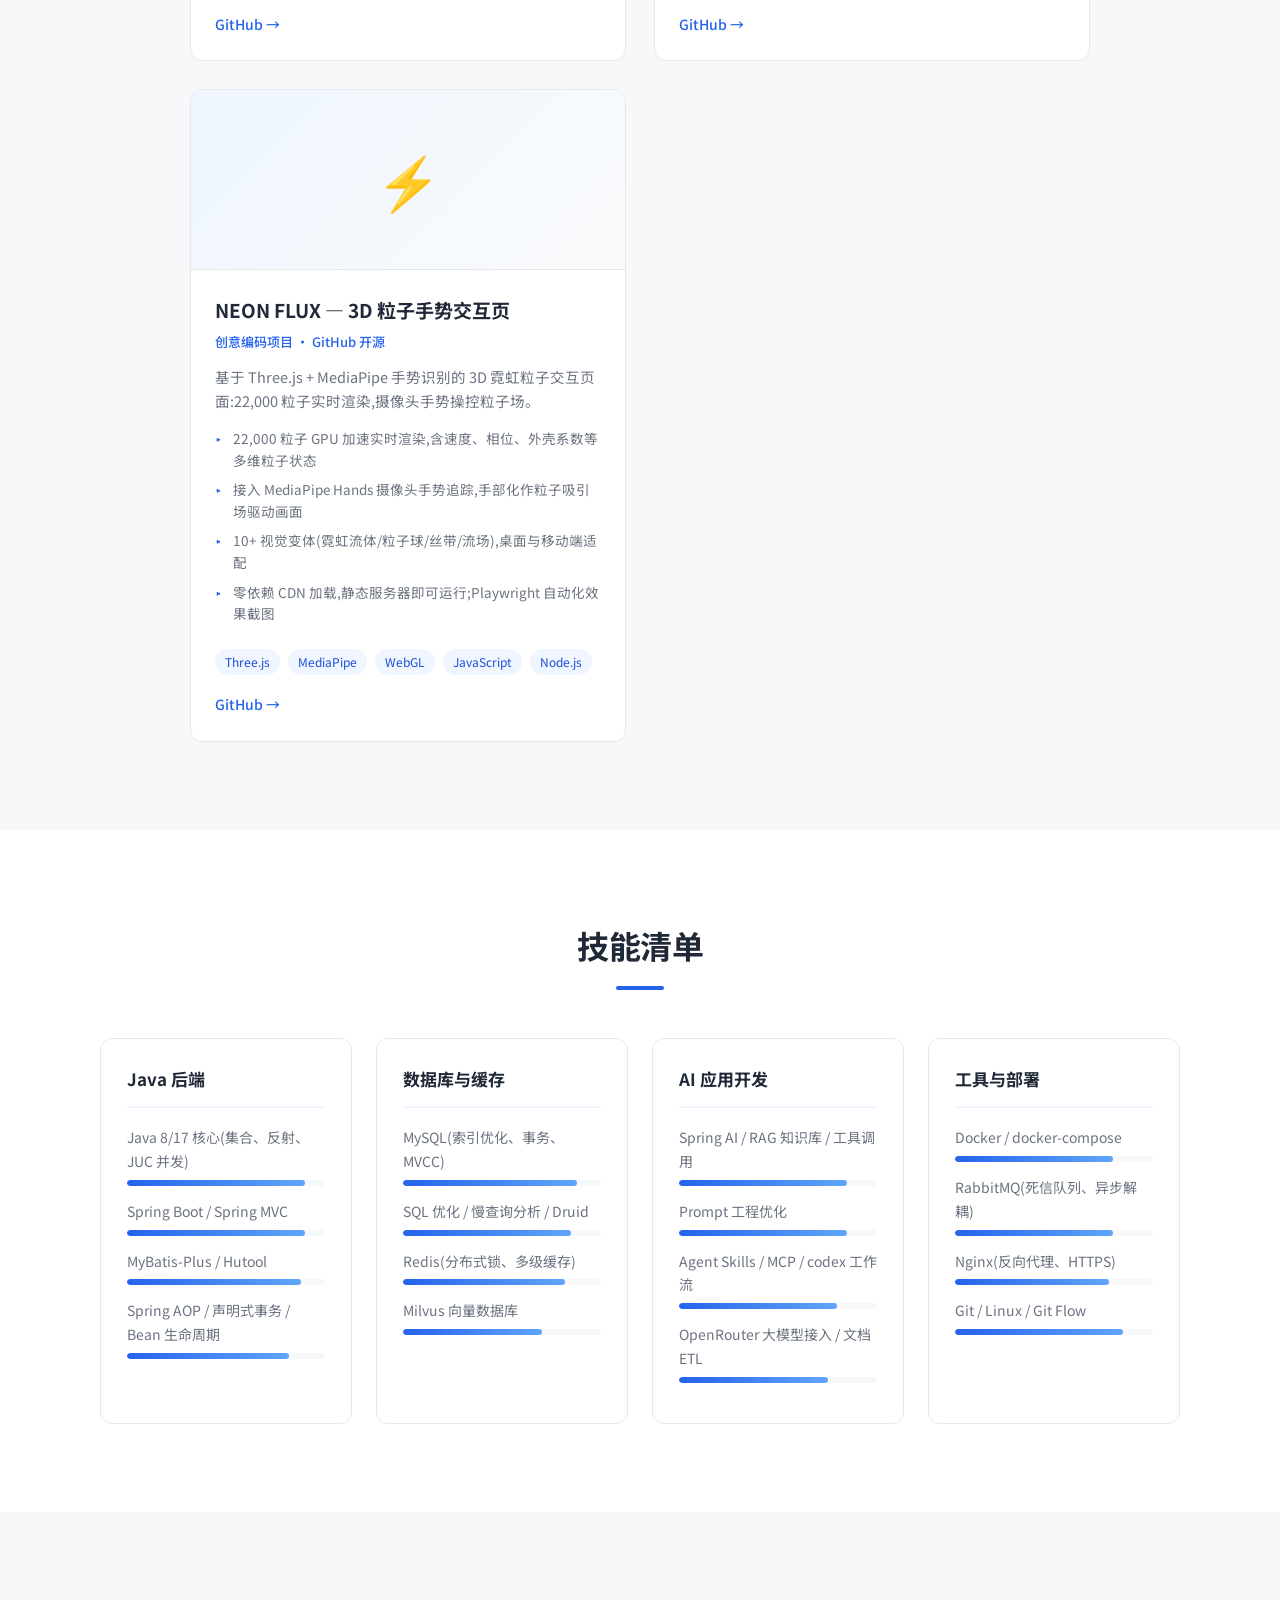
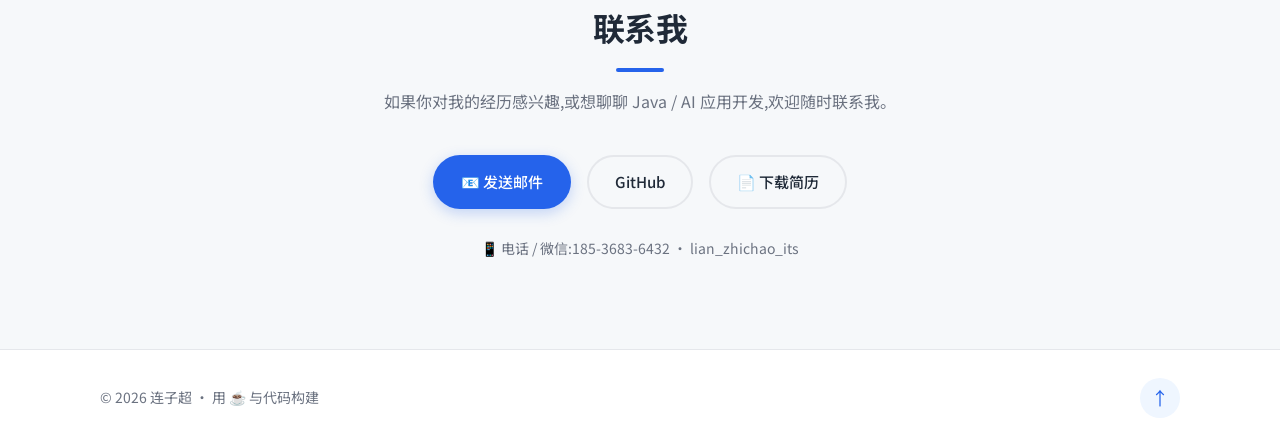
==== commit 24ef93e6: "feat: 联系信息补充微信号 lian_zhichao_its" ====
--- a/index.html
+++ b/index.html
@@ -84,6 +84,7 @@
             <li><span class="info-label">学历</span>太原工业学院 · 软件工程(本科)</li>
             <li><span class="info-label">邮箱</span><a href="mailto:lzc.code@gmail.com">lzc.code@gmail.com</a></li>
             <li><span class="info-label">电话</span>185-3683-6432</li>
+            <li><span class="info-label">微信</span>lian_zhichao_its</li>
             <li><span class="info-label">状态</span><span class="status-dot"></span> 求职中</li>
           </ul>
         </div>
@@ -164,7 +165,7 @@
           <a href="https://github.com/LZCL123" target="_blank" rel="noopener" class="btn btn-ghost">GitHub</a>
           <a href="resume.pdf" download class="btn btn-ghost">📄 下载简历</a>
         </div>
-        <p class="contact-note reveal">📱 电话 / 微信:185-3683-6432 · 如需微信二维码或更多作品,请联系我获取</p>
+        <p class="contact-note reveal">📱 电话 / 微信:185-3683-6432 · lian_zhichao_its</p>
       </div>
     </section>
   </main>
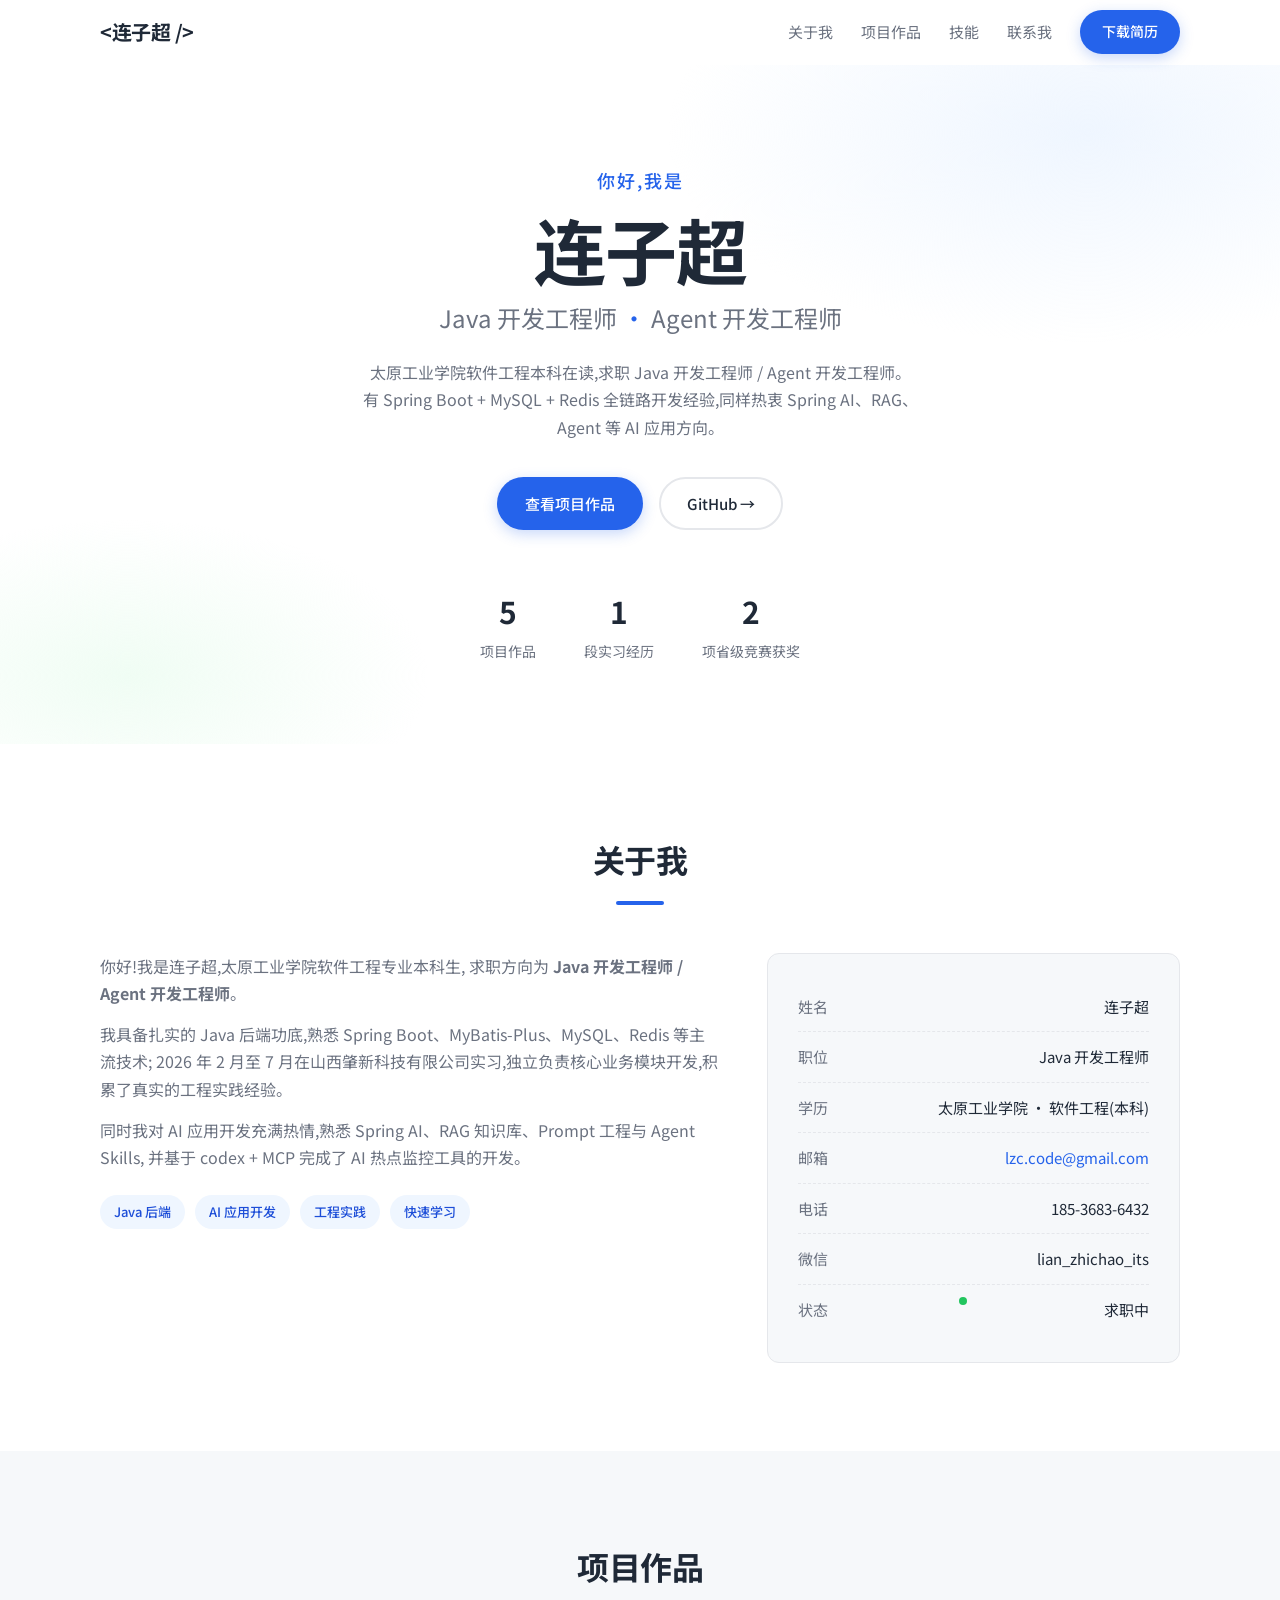
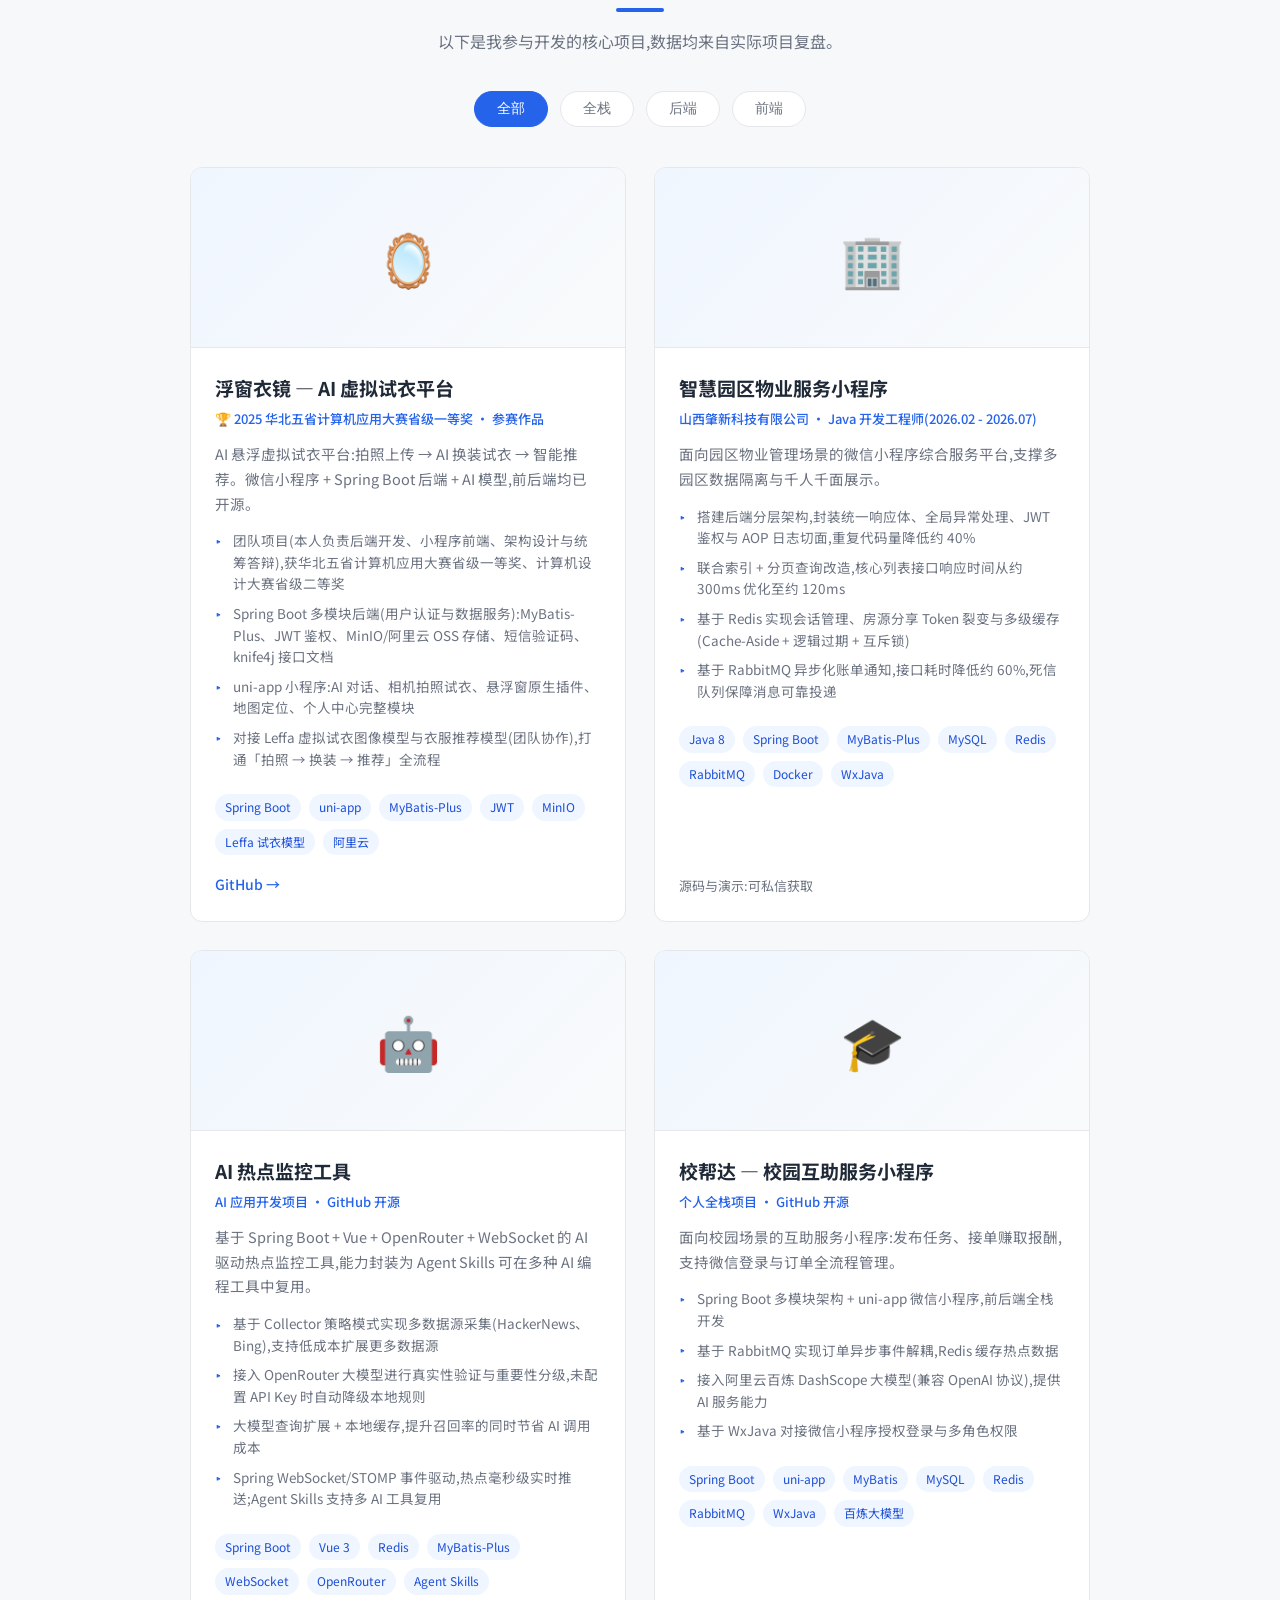
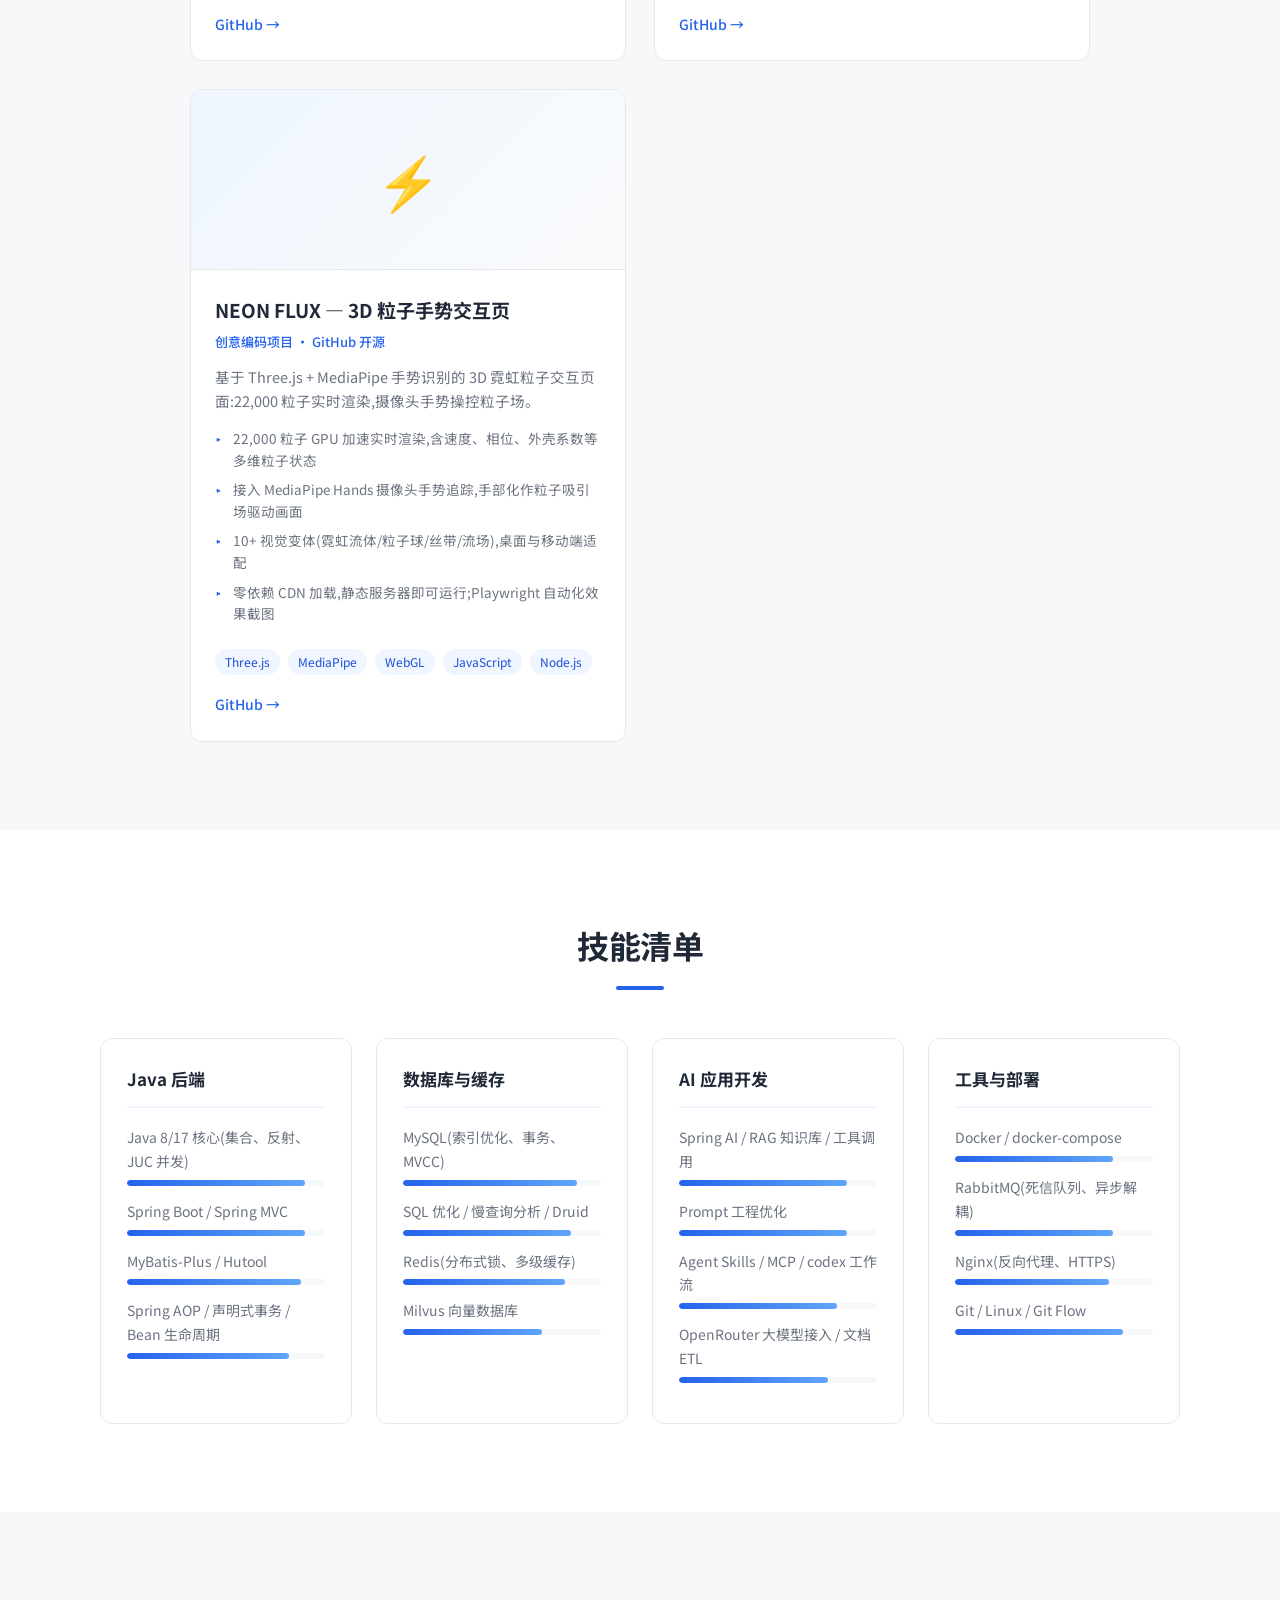
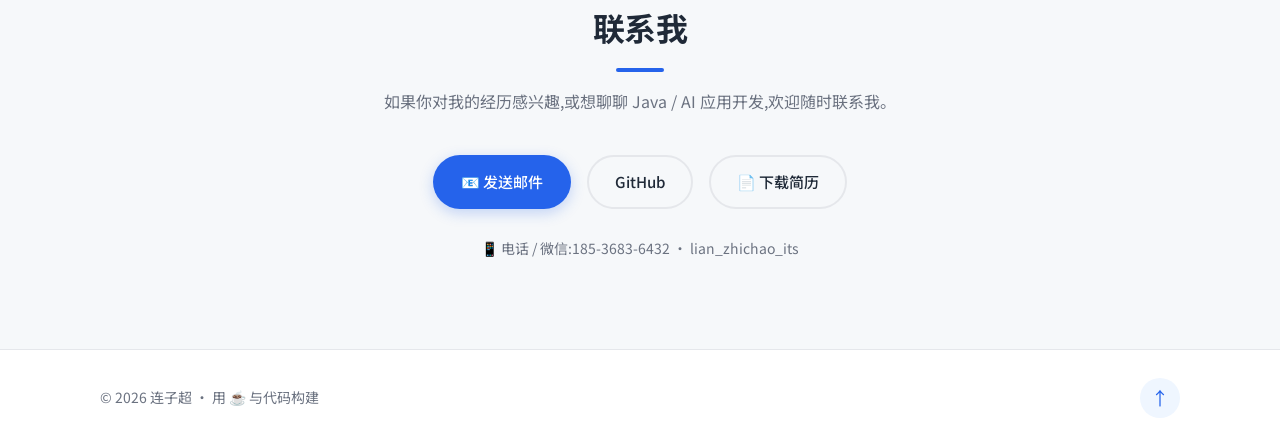
==== commit 3f2e447a: "feat: 补充智慧园区项目实习时间(2026.02-07),简历与 PDF 同步" ====
--- a/index.html
+++ b/index.html
@@ -65,7 +65,7 @@
             </p>
             <p>
               我具备扎实的 Java 后端功底,熟悉 Spring Boot、MyBatis-Plus、MySQL、Redis 等主流技术;
-              曾在山西肇新科技有限公司实习,独立负责核心业务模块开发,积累了真实的工程实践经验。
+              2026 年 2 月至 7 月在山西肇新科技有限公司实习,独立负责核心业务模块开发,积累了真实的工程实践经验。
             </p>
             <p>
               同时我对 AI 应用开发充满热情,熟悉 Spring AI、RAG 知识库、Prompt 工程与 Agent Skills,
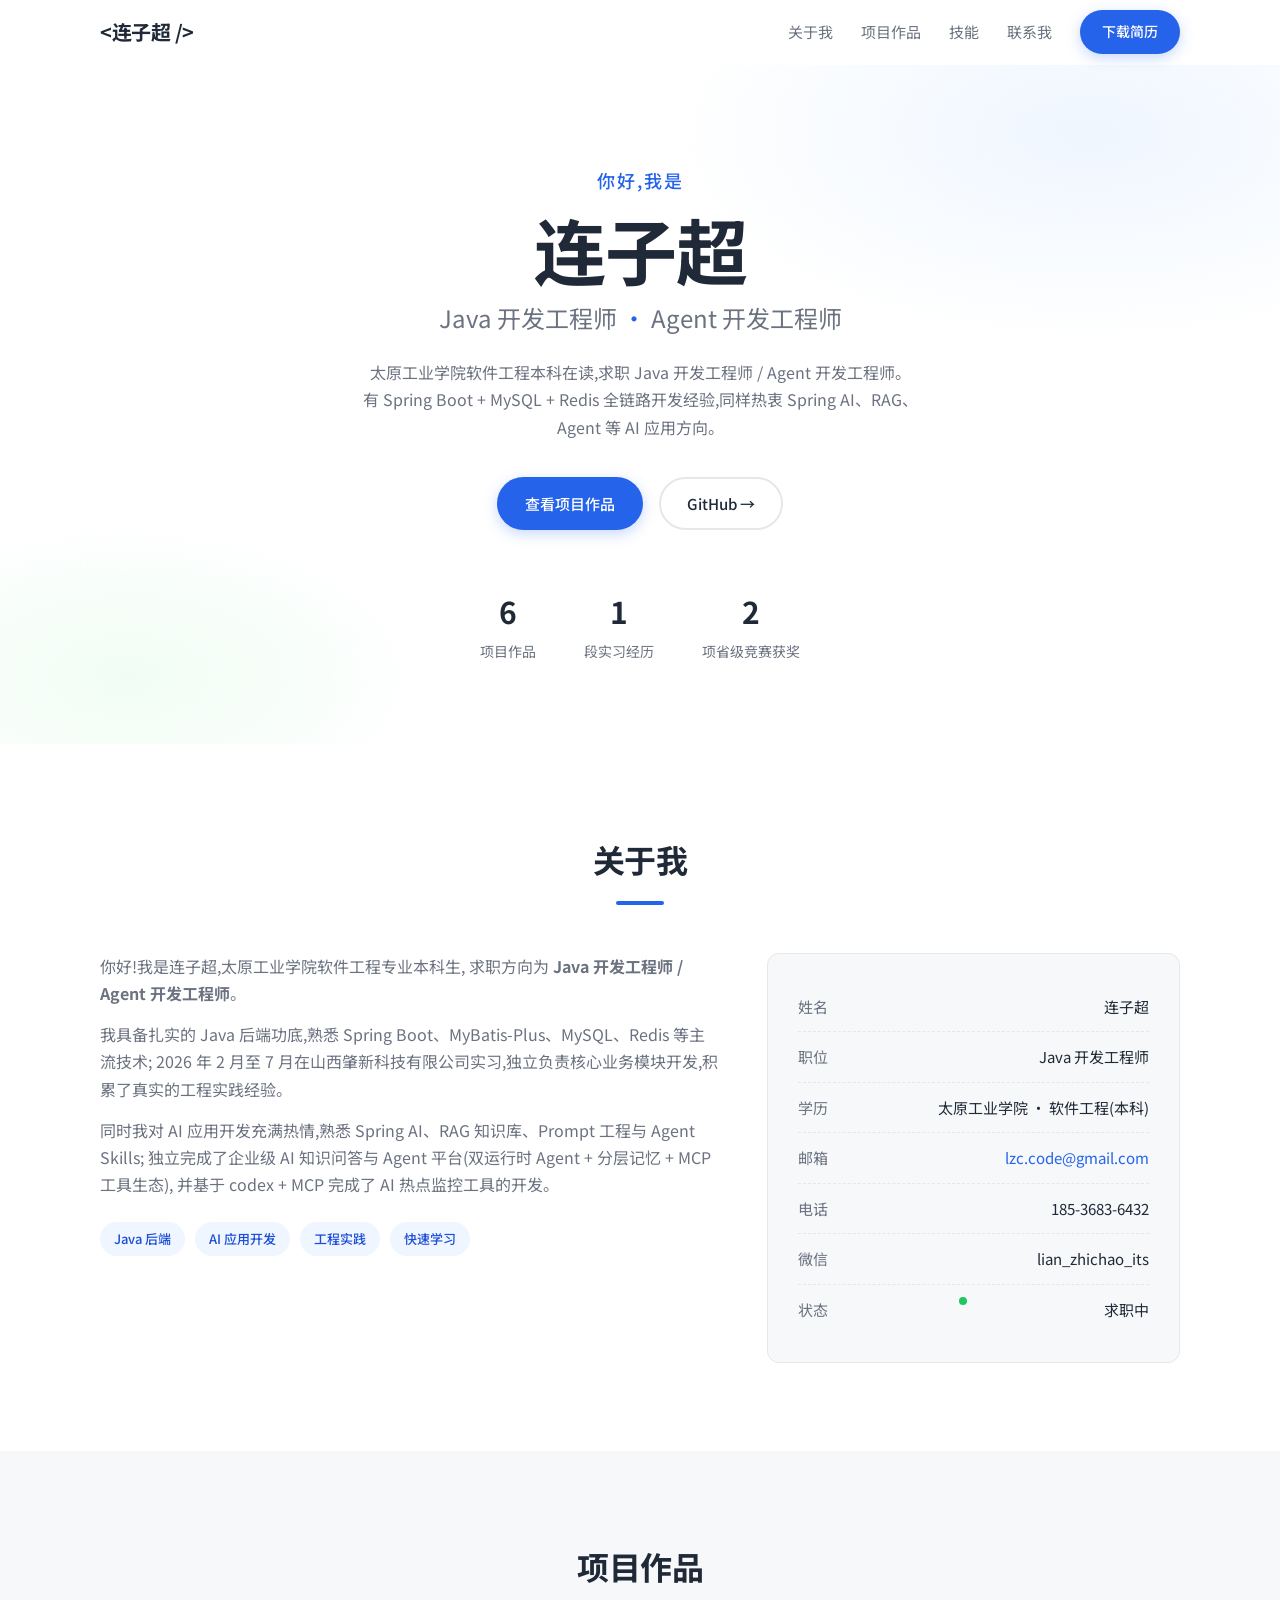
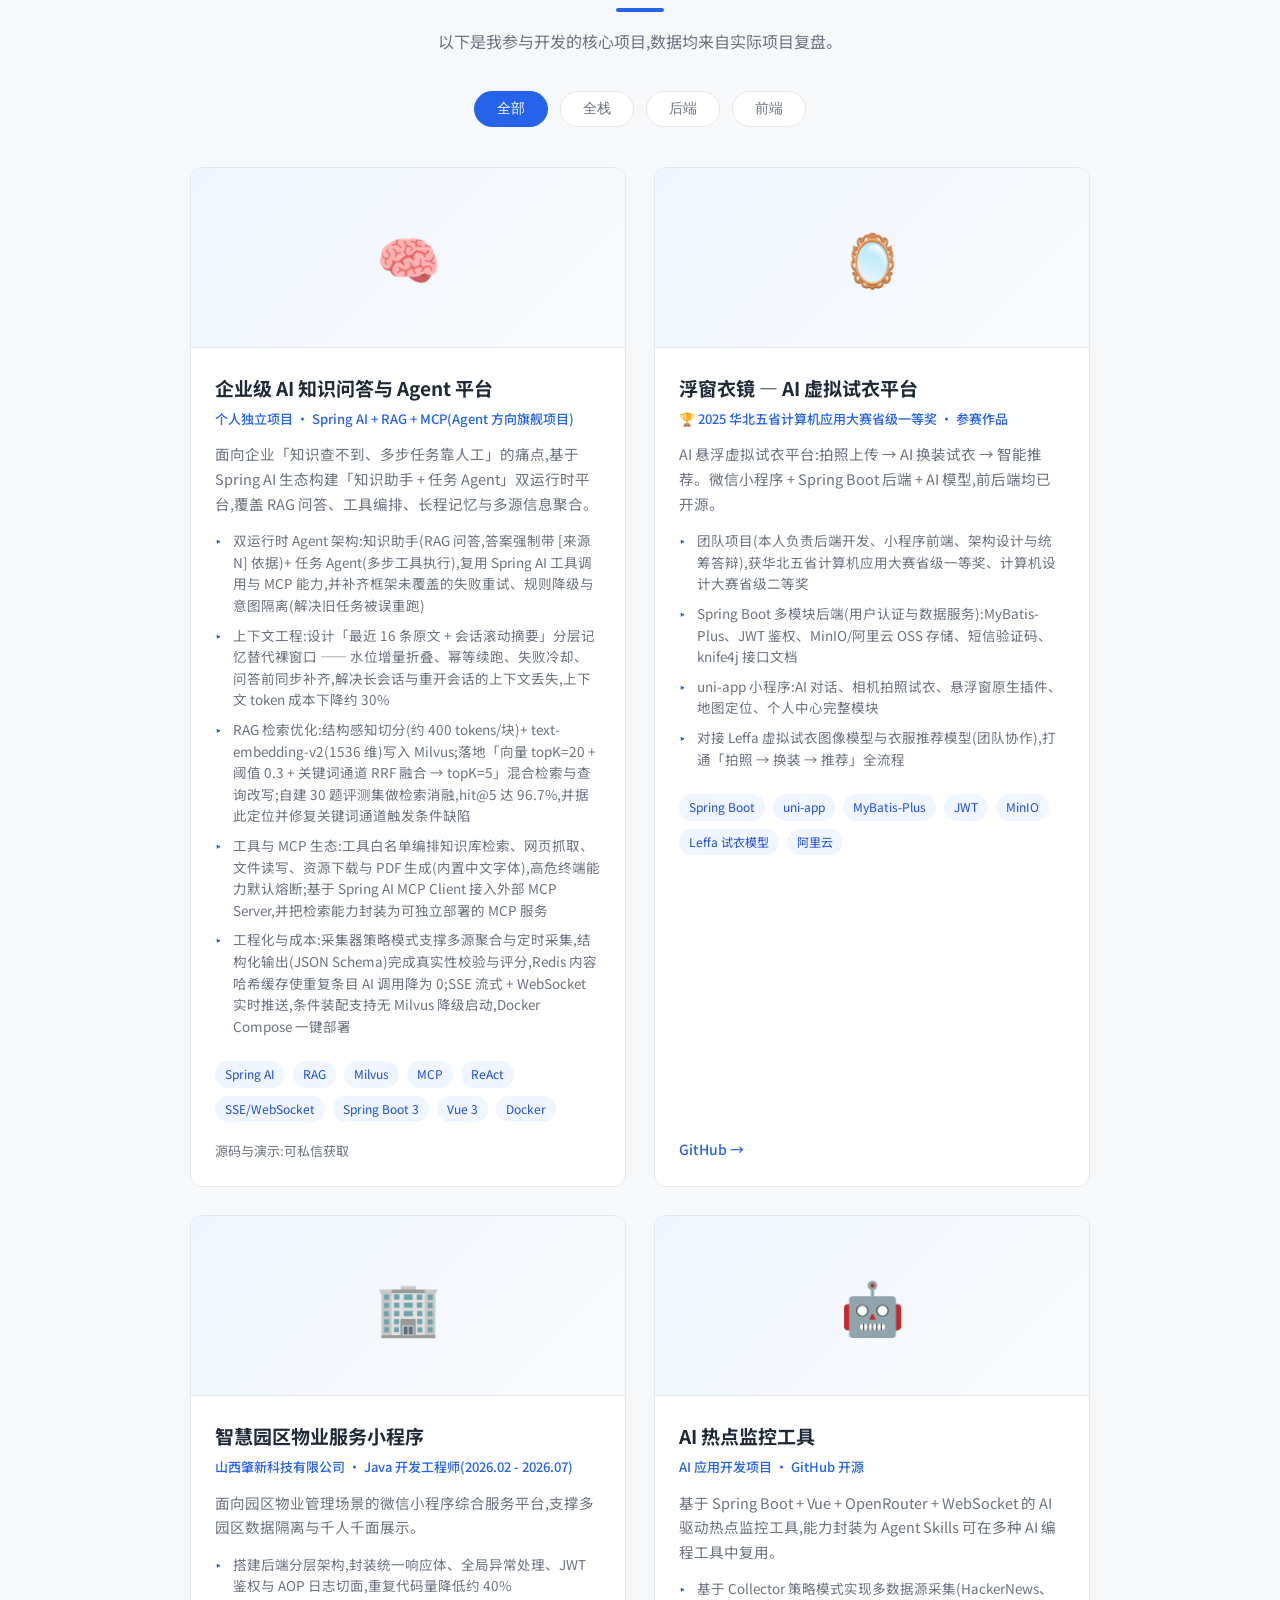
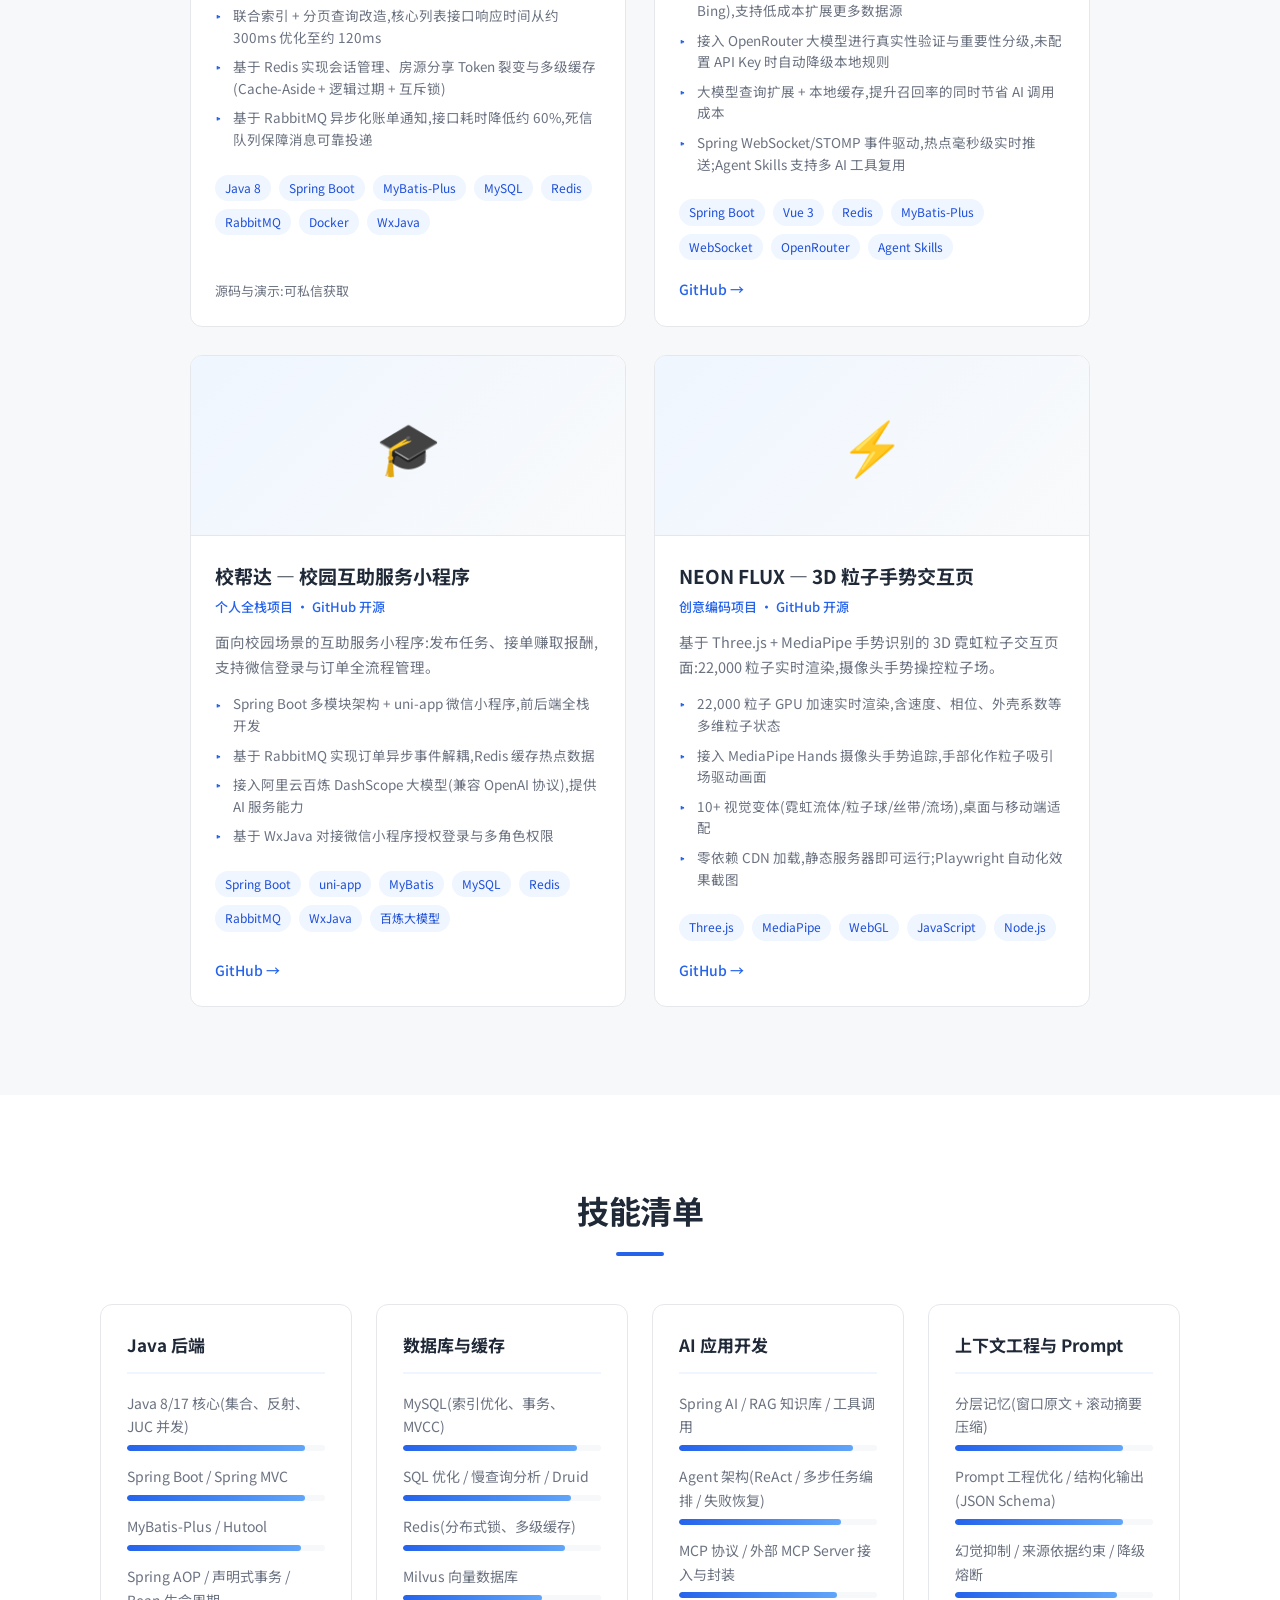
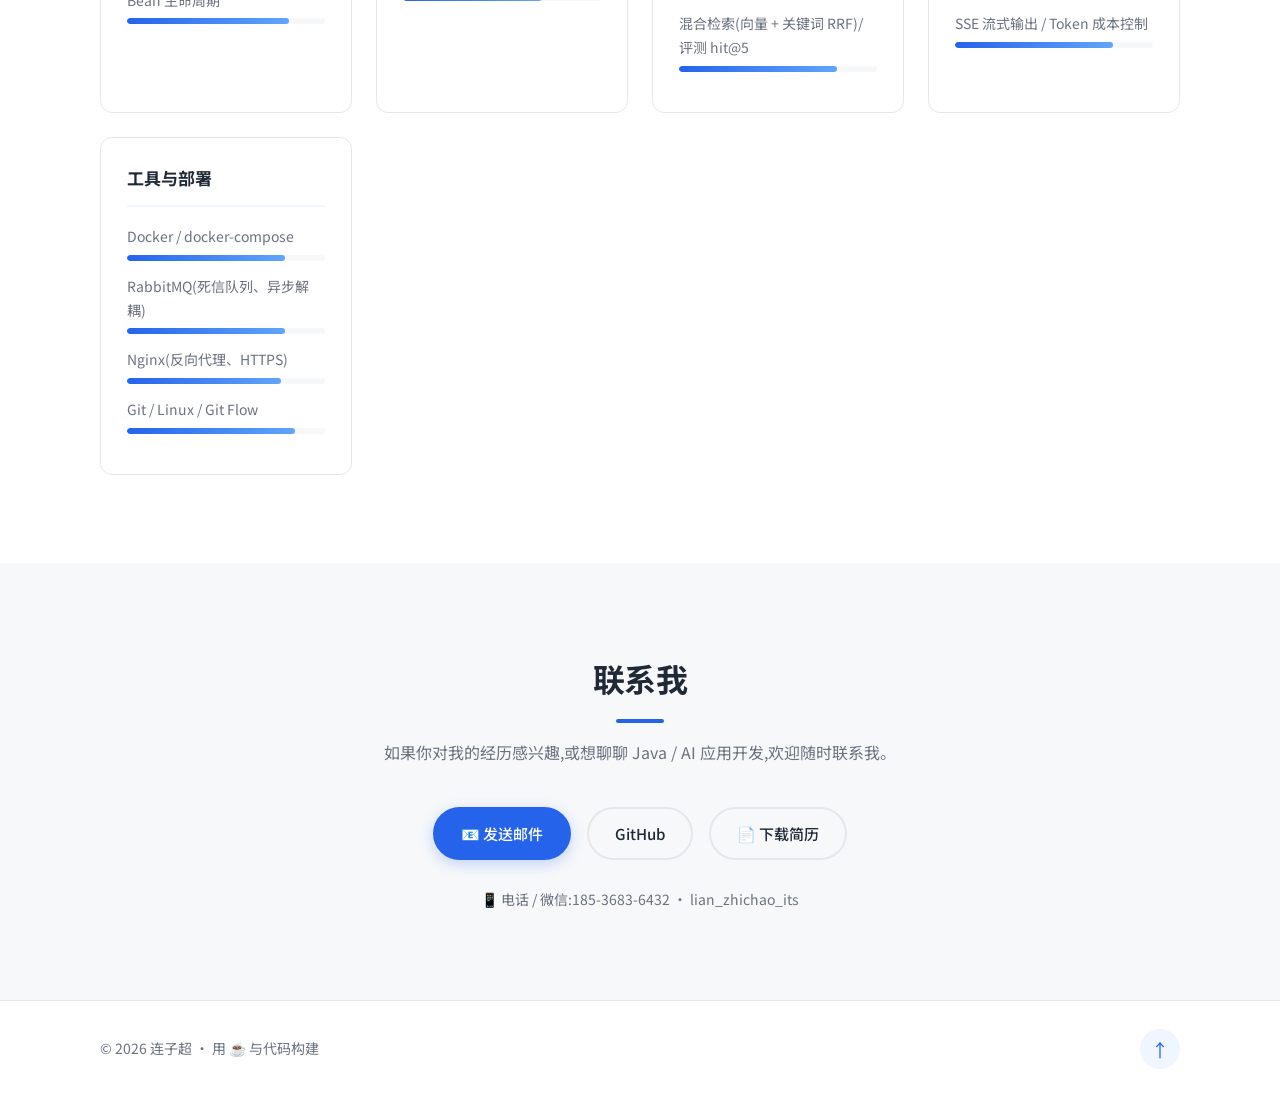
==== commit 5735e0ec: "feat(portfolio): 新增「企业级 AI 知识问答与 Agent 平台」旗舰项目并升级 AI 技能卡" ====
--- a/index.html
+++ b/index.html
@@ -46,7 +46,7 @@
           <a href="https://github.com/LZCL123" target="_blank" rel="noopener" class="btn btn-ghost">GitHub →</a>
         </div>
         <ul class="hero-stats reveal">
-          <li><strong>5</strong><span>项目作品</span></li>
+          <li><strong>6</strong><span>项目作品</span></li>
           <li><strong>1</strong><span>段实习经历</span></li>
           <li><strong>2</strong><span>项省级竞赛获奖</span></li>
         </ul>
@@ -68,7 +68,8 @@
               2026 年 2 月至 7 月在山西肇新科技有限公司实习,独立负责核心业务模块开发,积累了真实的工程实践经验。
             </p>
             <p>
-              同时我对 AI 应用开发充满热情,熟悉 Spring AI、RAG 知识库、Prompt 工程与 Agent Skills,
+              同时我对 AI 应用开发充满热情,熟悉 Spring AI、RAG 知识库、Prompt 工程与 Agent Skills;
+              独立完成了企业级 AI 知识问答与 Agent 平台(双运行时 Agent + 分层记忆 + MCP 工具生态),
               并基于 codex + MCP 完成了 AI 热点监控工具的开发。
             </p>
             <div class="about-tags">
@@ -134,10 +135,20 @@
           <div class="skill-card reveal">
             <h3 class="skill-cat">AI 应用开发</h3>
             <ul class="skill-list">
-              <li><span class="skill-name">Spring AI / RAG 知识库 / 工具调用</span><span class="skill-bar"><i style="width:85%"></i></span></li>
-              <li><span class="skill-name">Prompt 工程优化</span><span class="skill-bar"><i style="width:85%"></i></span></li>
-              <li><span class="skill-name">Agent Skills / MCP / codex 工作流</span><span class="skill-bar"><i style="width:80%"></i></span></li>
-              <li><span class="skill-name">OpenRouter 大模型接入 / 文档 ETL</span><span class="skill-bar"><i style="width:75%"></i></span></li>
+              <li><span class="skill-name">Spring AI / RAG 知识库 / 工具调用</span><span class="skill-bar"><i style="width:88%"></i></span></li>
+              <li><span class="skill-name">Agent 架构(ReAct / 多步任务编排 / 失败恢复)</span><span class="skill-bar"><i style="width:82%"></i></span></li>
+              <li><span class="skill-name">MCP 协议 / 外部 MCP Server 接入与封装</span><span class="skill-bar"><i style="width:80%"></i></span></li>
+              <li><span class="skill-name">混合检索(向量 + 关键词 RRF)/ 评测 hit@5</span><span class="skill-bar"><i style="width:80%"></i></span></li>
+            </ul>
+          </div>
+
+          <div class="skill-card reveal">
+            <h3 class="skill-cat">上下文工程与 Prompt</h3>
+            <ul class="skill-list">
+              <li><span class="skill-name">分层记忆(窗口原文 + 滚动摘要压缩)</span><span class="skill-bar"><i style="width:85%"></i></span></li>
+              <li><span class="skill-name">Prompt 工程优化 / 结构化输出(JSON Schema)</span><span class="skill-bar"><i style="width:85%"></i></span></li>
+              <li><span class="skill-name">幻觉抑制 / 来源依据约束 / 降级熔断</span><span class="skill-bar"><i style="width:82%"></i></span></li>
+              <li><span class="skill-name">SSE 流式输出 / Token 成本控制</span><span class="skill-bar"><i style="width:80%"></i></span></li>
             </ul>
           </div>
 
